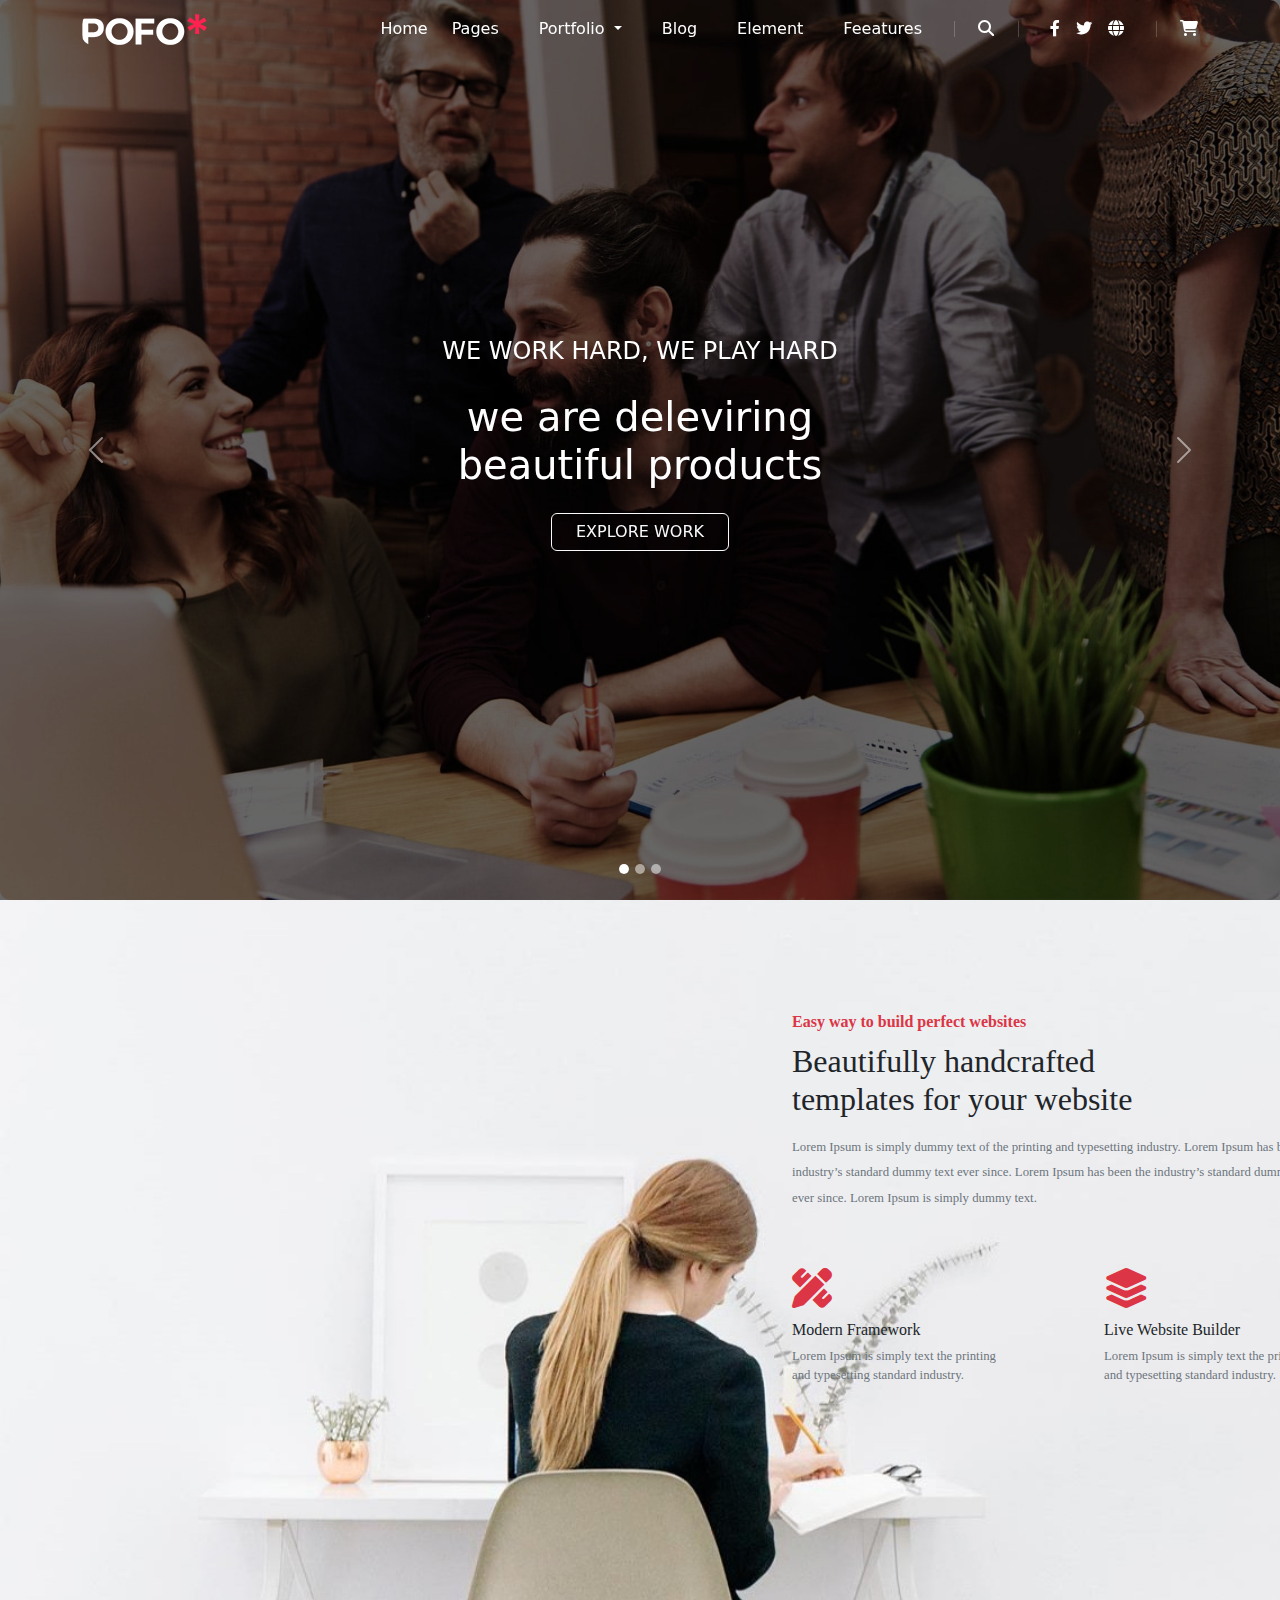
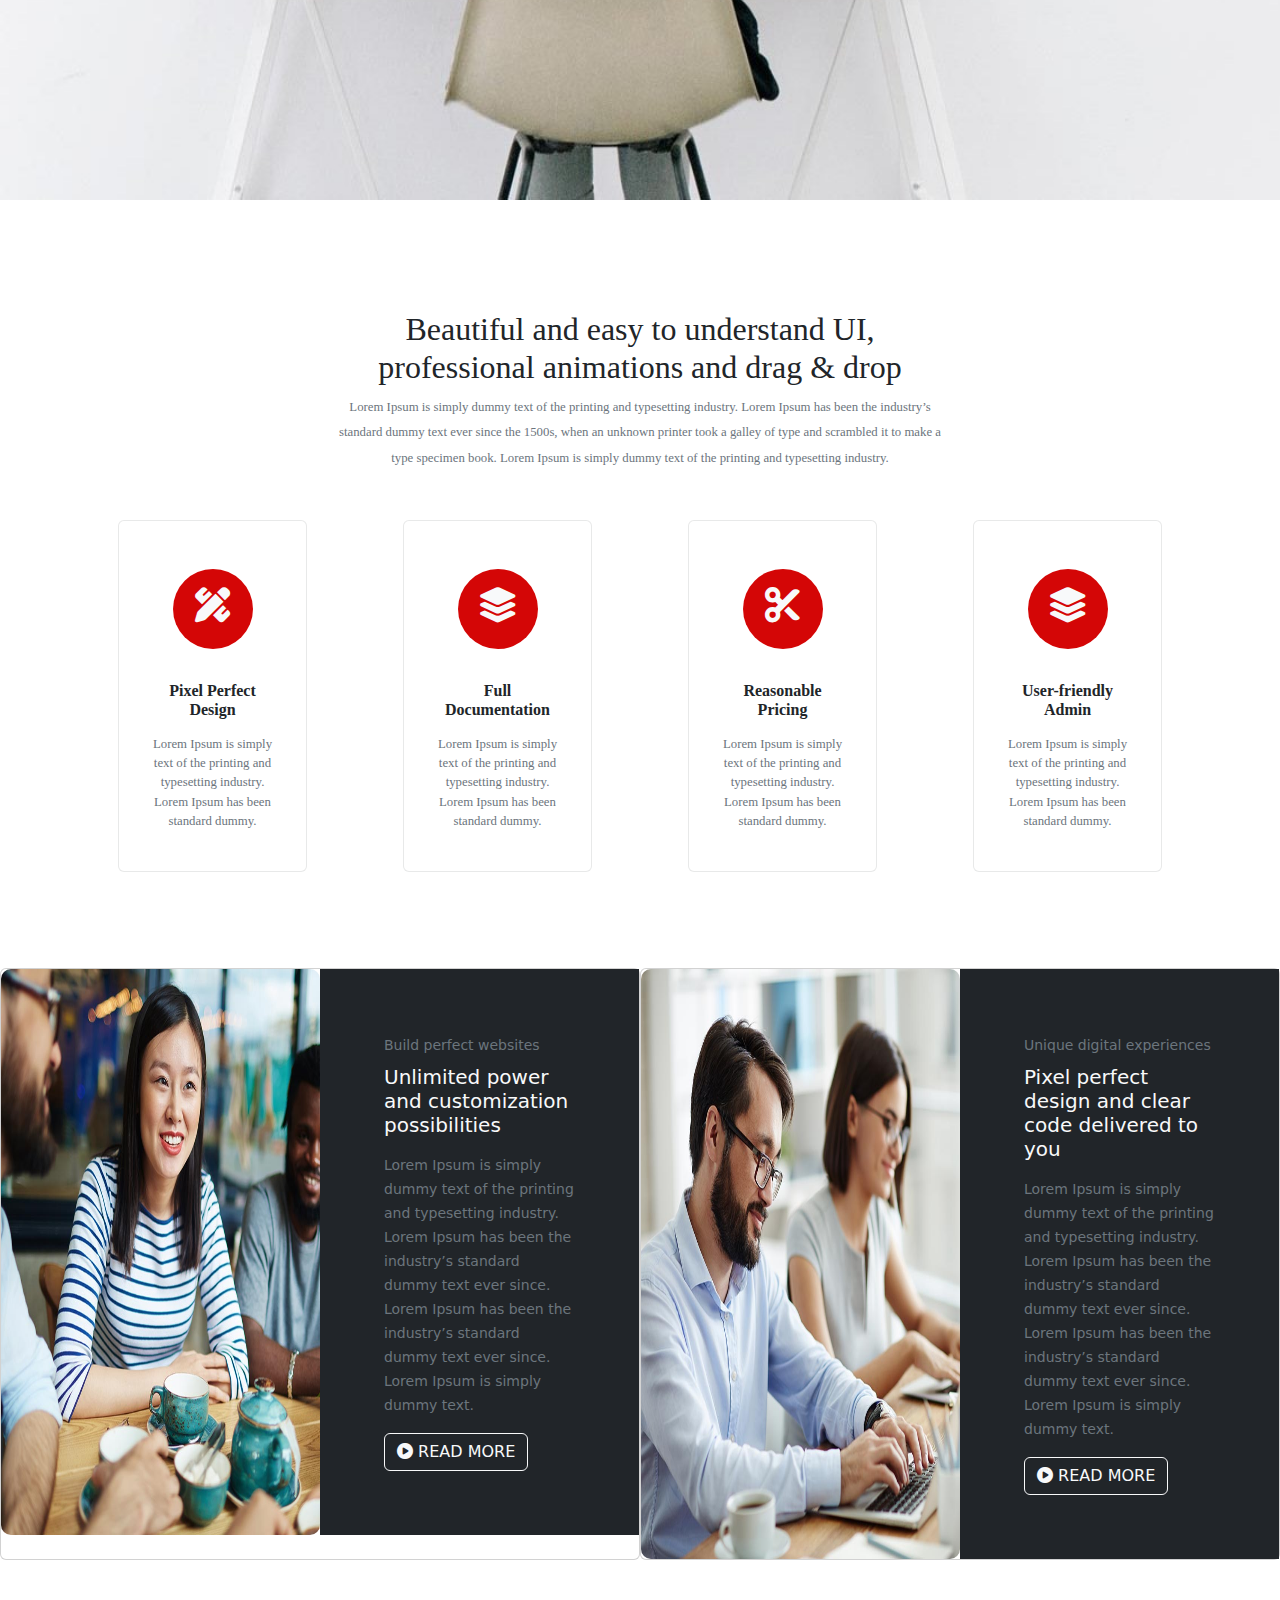
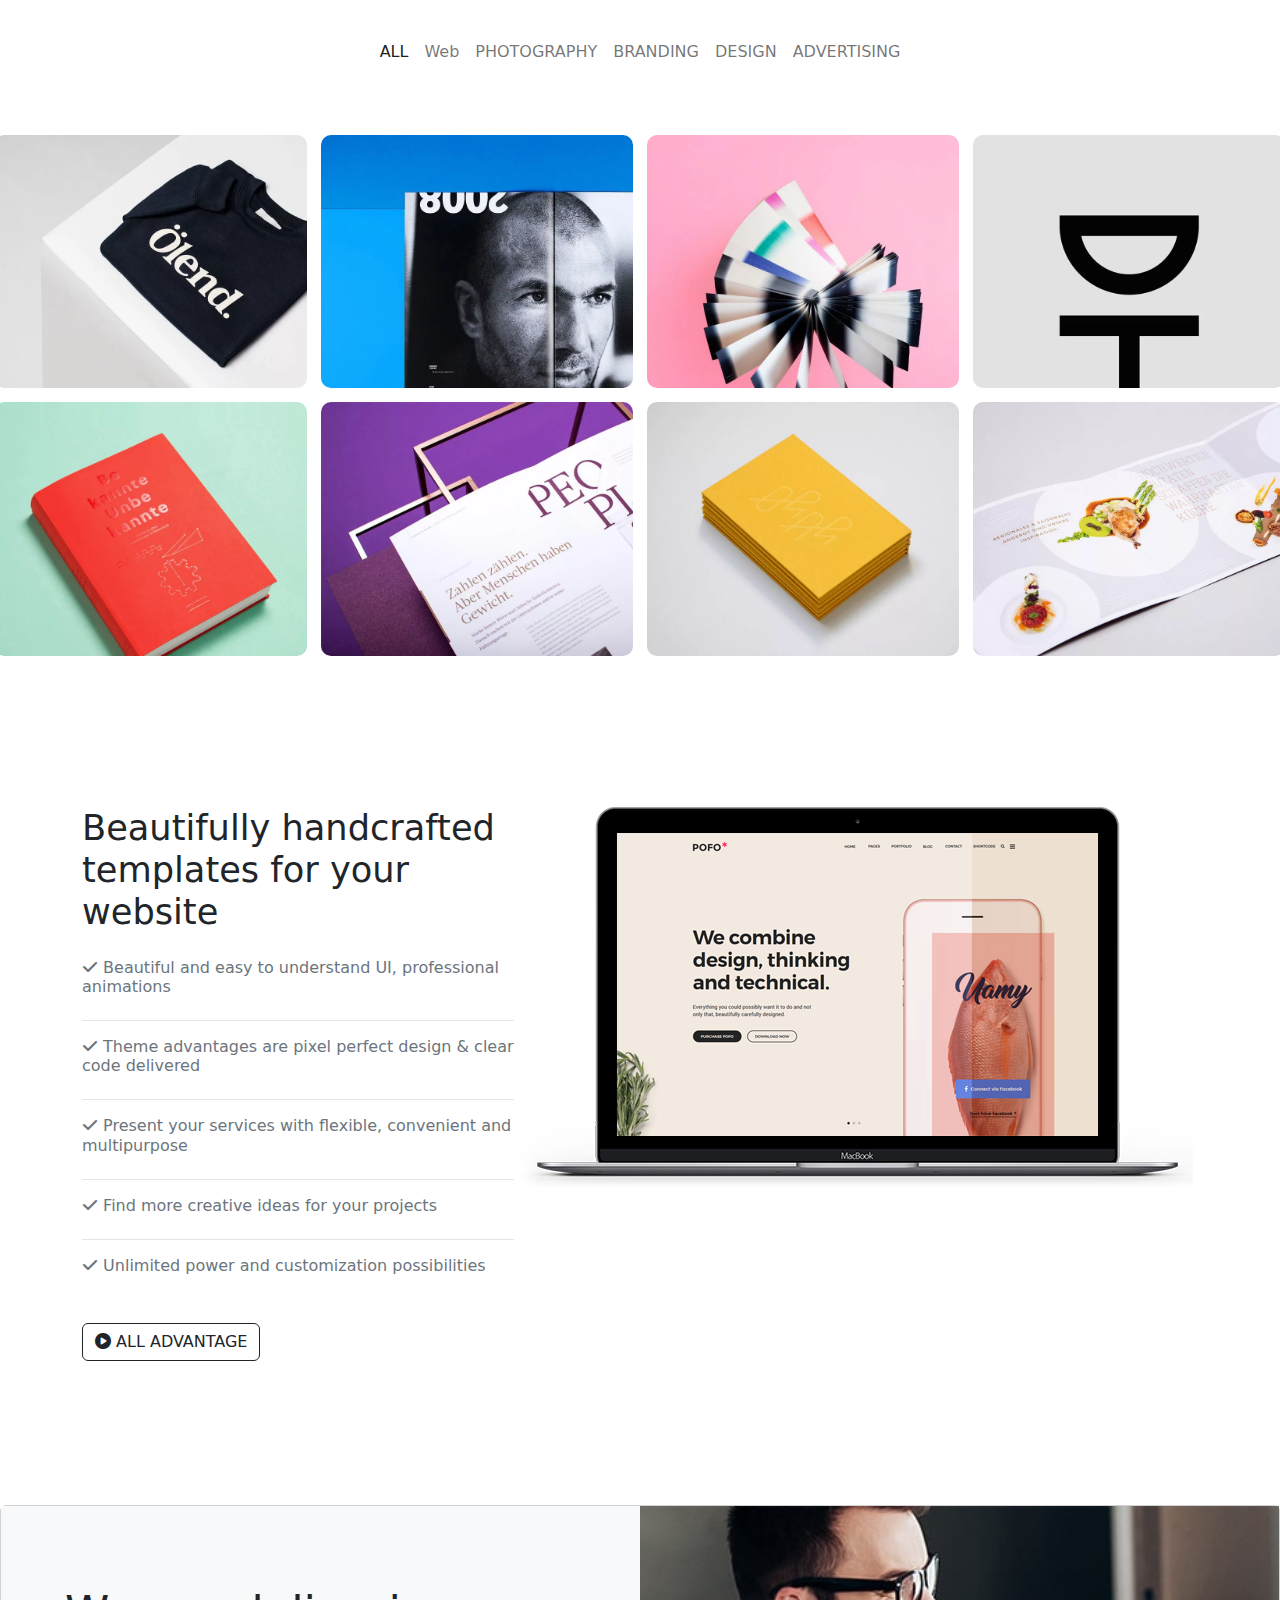
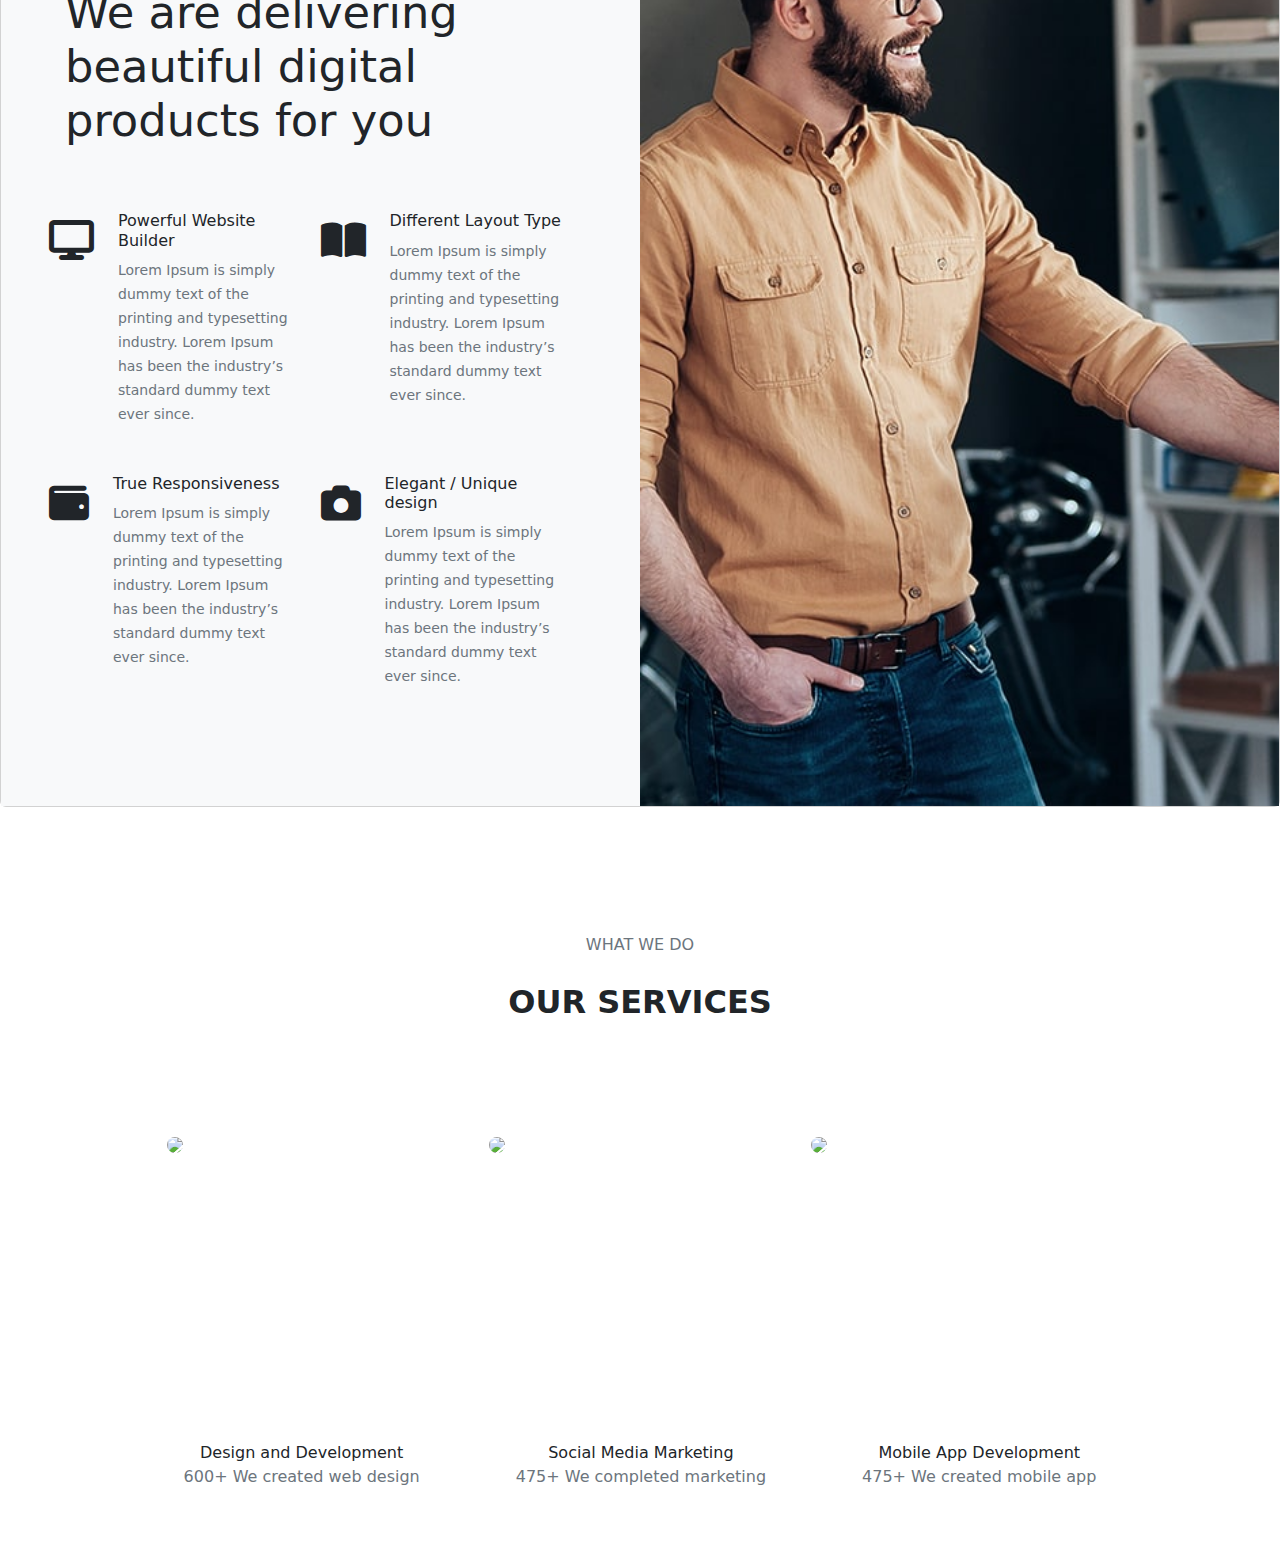
==== index.html @ 8cf42361 "task" ====
<!DOCTYPE html>
<html lang="en">

<head>
    <meta charset="UTF-8">
    <meta http-equiv="X-UA-Compatible" content="IE=edge">
    <meta name="viewport" content="width=device-width, initial-scale=1.0">
    <title>Corporate</title>
    <link rel="stylesheet" href="css/bootstrap.min.css">
    <link rel="stylesheet" href="css/fontAwesome.css">
    <link rel="stylesheet" href="css/style.css">
</head>

<body>
    <header>
        <nav class="navbar navbar-expand-lg fixed-top ">
            <div class="container">
                <a class="navbar-brand" href="#"> <img src="images/logo-white.png.webp" alt=""></a>
                <button class="navbar-toggler" type="button" data-bs-toggle="collapse"
                    data-bs-target="#navbarSupportedContent" aria-controls="navbarSupportedContent"
                    aria-expanded="false" aria-label="Toggle navigation">
                    <span class="navbar-toggler-icon"></span>
                </button>
                <div class="collapse navbar-collapse" id="navbarSupportedContent">
                    <ul class="navbar-nav ms-auto mb-2 mb-lg-0">
                        <li class="nav-item me-2">
                            <a class="nav-link active" aria-current="page" href="#">Home</a>
                        </li>
                        <li class="nav-item">
                            <a class="nav-link" href="#">Pages</a>
                        </li>
                        <li class="nav-item dropdown">
                            <a class="nav-link dropdown-toggle" href="#" role="button" data-bs-toggle="dropdown"
                                aria-expanded="false">
                                Portfolio
                            </a>
                            <ul class="dropdown-menu">
                                <li><a class="dropdown-item" href="#">Action</a></li>
                                <li><a class="dropdown-item" href="#">Another action</a></li>
                                <li>
                                    <hr class="dropdown-divider">
                                </li>
                                <li><a class="dropdown-item" href="#">Something else here</a></li>
                            </ul>
                        </li>
                        <li class="nav-item">
                            <a class="nav-link disabled" href="#">Blog</a>
                        </li>
                        <li class="nav-item">
                            <a class="nav-link disabled" href="#">Element</a>
                        </li>
                        <li class="nav-item">
                            <a class="nav-link disabled" href="#">Feeatures</a>
                        </li>

                    </ul>
                    <div class="v-sep">
                        <a href="#" class="nav-link"> <i class="fa-solid fa-magnifying-glass"></i></a>
                    </div>
                    <div class="v-sep">
                        <nav class="nav">
                            <a href="#" class="nav-link px-2"><i class="fa-brands fa-facebook-f"></i></i></a>
                            <a href="#" class="nav-link px-2"><i class="fa-brands fa-twitter"></i></a>
                            <a href="#" class="nav-link px-2"><i class="fa-solid fa-globe"></i></a>
                        </nav>
                    </div>
                    <div class="v-sep">
                        <a href="#" class="nav-link"><i class="fa-solid fa-cart-shopping"></i></a>
                    </div>
                </div>
            </div>
        </nav>

    </header>
    <section id="hero">
        <div id="carouselExampleCaptions" class="carousel slide" data-bs-interval="2000" data-bs-ride="carousel">
            <div class="carousel-indicators">
                <button type="button" data-bs-target="#carouselExampleCaptions" data-bs-slide-to="0" class="active"
                    aria-current="true" aria-label="Slide 1"></button>
                <button type="button" data-bs-target="#carouselExampleCaptions" data-bs-slide-to="1"
                    aria-label="Slide 2"></button>
                <button type="button" data-bs-target="#carouselExampleCaptions" data-bs-slide-to="2"
                    aria-label="Slide 3"></button>
            </div>
            <div class="carousel-inner">
                <div class="carousel-item active">
                    <img src="images/homepage-option17-slider-01.jpg" class="d-block w-100" alt="...">
                    <div class="carousel-caption d-none d-md-flex">
                        <p class="text-uppercase fs-4 mb-4">we work hard, we play hard</p>
                        <h5 class="h1 mb-4">we are deleviring<br>beautiful products</h5>
                        <p><a href="#" class="btn btn-outline-light px-4 text-uppercase"> Explore work</a></p>
                    </div>
                </div>
                <div class="carousel-item">
                    <img src="images/homepage-3-slider-img-1.jpg" class="d-block w-100" alt="...">
                    <div class="carousel-caption d-none d-md-flex">
                        <p class="text-uppercase fs-4 mb-4">we work hard, we play hard</p>
                        <h5 class="h1 mb-4">we are deleviring<br>beautiful products</h5>
                        <p><a href="#" class="btn btn-outline-light px-4 text-uppercase"> Explore work</a></p>
                    </div>
                </div>
                <div class="carousel-item">
                    <img src="images/homepage-3-slider-img-3-new.jpg" class="d-block w-100" alt="...">
                    <div class="carousel-caption d-none d-md-flex">
                        <p class="text-uppercase fs-4 mb-4">we work hard, we play hard</p>
                        <h5 class="h1 mb-4">we are deleviring<br>beautiful products</h5>
                        <p><a href="#" class="btn btn-outline-light px-4 text-uppercase"> Explore work</a></p>
                    </div>
                </div>
            </div>
            <button class="carousel-control-prev" type="button" data-bs-target="#carouselExampleCaptions"
                data-bs-slide="prev">
                <span class="carousel-control-prev-icon" aria-hidden="true"></span>
                <span class="visually-hidden">Previous</span>
            </button>
            <button class="carousel-control-next" type="button" data-bs-target="#carouselExampleCaptions"
                data-bs-slide="next">
                <span class="carousel-control-next-icon" aria-hidden="true"></span>
                <span class="visually-hidden">Next</span>
            </button>
        </div>
    </section>
    <section id="narrow" class="text-center text-sm-start w-100 d-block" style="font-family: 'Montserrat'">
        <div id="easyy" class="container">
            <div id="eas" class="">
                <p class="text-danger fs-6 mb-2 fw-semibold">Easy way to build perfect websites
                </p>
            </div>
            <div class="d-flex text-wrap mb-4" style="font-size: 0.8rem;; width: 34rem; line-height:1.6rem; ;">
                <div class="mb-6">
                    <h1 class="mb-3" style="font-size: 2rem ;">Beautifully handcrafted<br>templates for your website
                    </h1>
                    <p class="text-muted mb-4">Lorem Ipsum is simply dummy text of the printing and typesetting
                        industry. Lorem Ipsum has been
                        the industry’s standard dummy text ever since. Lorem Ipsum has been the industry’s standard
                        dummy text ever since. Lorem Ipsum is simply dummy text.</p>

                </div>

            </div>
            <div class="row" style="width: 39rem;">
                <div class="col">
                    <div class="text-danger" style="font-size: 2.5rem;">
                        <i class="fa-solid fa-pen-ruler"></i>
                    </div>

                    <h6>Modern Framework</h6>
                    <p class="d-flex text-wrap text-muted mb-4" style="width: 14rem; font-size: 0.8rem ;">Lorem Ipsum is
                        simply text the
                        printing and
                        typesetting standard industry.</p>

                </div>
                <div class="col">
                    <div class="text-danger" style="font-size: 2.5rem;">
                        <i class="fa-solid fa-layer-group"></i>
                    </div>
                    <h6>Live Website Builder</h6>
                    <p class="d-flex text-wrap text-muted mb-4" style="width: 14rem; font-size: 0.8rem ;">Lorem Ipsum is
                        simply text the
                        printing and typesetting standard industry.</p>


                </div>



                <!--<img class="img-fluid mx-auto d-block" src="images/homepage-option17-banner-bg.jpg"
                    class="img-responsive">-->
            </div>
        </div>
    </section>
    <section id="secsection" class="container" style="font-family: 'Montserrat'; margin-bottom: 6rem;">
        <div id="beauty" class="container text-center mb-5"
            style="font-size: 0.8rem; width: 60rem; line-height:1.6rem;">
            <h2 class="">Beautiful and easy to understand UI,<br> professional animations and drag & drop</h2>
            <p class="text-muted mb-4">Lorem Ipsum is simply dummy text of the printing and typesetting industry. Lorem
                Ipsum has been the
                industry’s<br>standard dummy text ever since the 1500s, when an unknown printer took a galley of type
                and
                scrambled it to make a<br>type specimen book. Lorem Ipsum is simply dummy text of the printing and
                typesetting industry.</p>

        </div>
        <div id="boxx" class="row">
            <div class="col card text-center mx-5 border border-dark border-opacity-10" style="width: 18rem;">
                <div id="cardred" class="mt-5 mb-3">
                    <div id="iconcard" class="text-light" style="font-size: 2.2rem;">
                        <i class="fa-solid fa-pen-ruler"></i>
                    </div>
                </div>
                <div class="card-body">
                    <h5 class="card-title fs-6 mb-3 fw-bold">Pixel Perfect Design</h5>
                    <p class="text-muted mb-4" style="font-size: 0.8rem;">Lorem Ipsum is simply text of the printing and
                        typesetting industry. Lorem
                        Ipsum has been standard dummy.</p>

                </div>
            </div>
            <div class="col card text-center mx-5 border border-dark border-opacity-10" style="width: 18rem;">
                <div id="cardred" class="mt-5 mb-3">
                    <div id="iconcard" class="text-light" style="font-size: 2.2rem;">
                        <i class="fa-solid fa-layer-group"></i>
                    </div>
                </div>
                <div class="card-body">
                    <h5 class="card-title fs-6 mb-3 fw-bold">Full Documentation</h5>
                    <p class="text-muted mb-4" style="font-size: 0.8rem;">Lorem Ipsum is simply text of the printing and
                        typesetting industry. Lorem
                        Ipsum has been standard dummy.</p>

                </div>
            </div>
            <div class="col card text-center mx-5 border border-dark border-opacity-10" style="width: 18rem;">
                <div id="cardred" class="mt-5 mb-3">
                    <div id="iconcard" class="text-light" style="font-size: 2.2rem;">
                        <i class="fa-solid fa-scissors"></i>
                    </div>
                </div>
                <div class="card-body">
                    <h5 class="card-title fs-6 mb-3 fw-bold">Reasonable Pricing</h5>
                    <p class="text-muted mb-4" style="font-size: 0.8rem;">Lorem Ipsum is simply text of the printing and
                        typesetting industry. Lorem
                        Ipsum has been standard dummy.</p>

                </div>
            </div>
            <div id="fadeIn" class="col card text-center mx-5 border border-dark border-opacity-10"
                style="width: 18rem;">
                <div id="cardred" class="mt-5 mb-3">
                    <div id="iconcard" class="text-light" style="font-size: 2.2rem;">
                        <i class="fa-solid fa-layer-group"></i>
                    </div>
                </div>
                <div class="card-body">
                    <h5 class="card-title fs-6 mb-3 fw-bold">User-friendly Admin</h5>
                    <p class="text-muted mb-4" style="font-size: 0.8rem;">Lorem Ipsum is simply text of the printing and
                        typesetting industry. Lorem
                        Ipsum has been standard dummy.</p>

                </div>
            </div>




        </div>

    </section>
    <section id="thrsection" class="mb-5">
        <div class="d-flex">
            <div class="card mb-3">
                <div class="row g-0" style="padding-left:0 ;">
                    <div class="col-md-7 d-block" style="width: 50%;">
                        <img src="images/homepage-option17-image-01.jpg" class="img-fluid" alt="..."
                            style="height:100%;">
                    </div>
                    <div class="col-md-3 bg-dark text-light px-5" style="width: 50%;">
                        <div class="card-body">
                            <p class="card-text mt-5 mb-2"><small class="text-muted">Build perfect websites</small></p>
                            <h5 class="card-title mb-3">Unlimited power and customization possibilities</h5>
                            <p class="card-text"><small class="text-muted">Lorem Ipsum is simply dummy text of the
                                    printing and typesetting
                                    industry. Lorem Ipsum has been the industry’s standard dummy text ever since. Lorem
                                    Ipsum has been the industry’s standard dummy text ever since. Lorem Ipsum is simply
                                    dummy text.</small></p>
                            <p class="mb-5"><a href="#" class="btn btn-outline-light text-uppercase"><i
                                        class="fa-solid fa-circle-play"></i> read more</a> </p>
                        </div>
                    </div>
                </div>
            </div>
            <div class="card mb-3">
                <div class="row g-0">
                    <div class="col-md-7" style="width: 50%;">
                        <img src="images/homepage-option17-image-02.jpg" class="img-fluid d-block w-100" alt="..."
                            style="height:100%;">
                    </div>
                    <div class="col-md-3 bg-dark text-light px-5" style="width: 50%;">
                        <div class="card-body">
                            <p class="card-text mt-5 mb-2"><small class="text-muted">Unique digital experiences</small>
                            </p>
                            <h5 class="card-title mb-3">Pixel perfect design and clear code delivered to you</h5>
                            <p class="card-text"><small class="text-muted">Lorem Ipsum is simply dummy text of the
                                    printing and typesetting
                                    industry. Lorem Ipsum has been the industry’s standard dummy text ever since. Lorem
                                    Ipsum has been the industry’s standard dummy text ever since. Lorem Ipsum is simply
                                    dummy text.</small></p>
                            <p class="mb-5"><a href="#" class="btn btn-outline-light text-uppercase"><i
                                        class="fa-solid fa-circle-play"></i> read more</a> </p>
                        </div>
                    </div>
                </div>
            </div>

        </div>

    </section>
    <section>
        <div class=" ">
            <nav class="navbar navbar-expand-lg  mb-5">
                <div class="container-fluid justify-content-center">

                    <div class="collapse navbar-collapse justify-content-center" id="navbarNavAltMarkup">
                        <div class="navbar-nav">
                            <a class="nav-link active" aria-current="page" href="#">ALL</a>
                            <a id="weba" class="nav-link " href="">Web</a>
                            <a class="nav-link" href="#">PHOTOGRAPHY</a>
                            <a class="nav-link" href="#">BRANDING</a>
                            <a class="nav-link" href="#">DESIGN</a>
                            <a class="nav-link" href="#">ADVERTISING</a>
                        </div>
                    </div>
                </div>
            </nav>
            <div id="packages" class="row pkg-list">
                <div id="oneone" class="col pkg-item">
                    <img src="images/lazy/portfolio-item19.jpg.webp" alt="">
                    <div class="pkg-details">
                        <h6>TEABAG COLLECTION</h6>
                        <p>WEB AND PHOTOGRAPHY</p>
                    </div>
                </div>
                <div id="twotwo" class="col pkg-item">
                    <img src="images/lazy/portfolio-item23-1.jpg.webp" alt="">
                    <div class="pkg-details">
                        <h6>TEABAG COLLECTION</h6>
                        <p>WEB AND PHOTOGRAPHY</p>
                    </div>
                </div>
                <div id="threee" class="col pkg-item">
                    <img src="images/lazy/portfolio-item24.jpg.webp" alt="">
                    <div class="pkg-details">
                        <h6>TEABAG COLLECTION</h6>
                        <p>WEB AND PHOTOGRAPHY</p>
                    </div>
                </div>
                <div id="fourrr" class="col pkg-item">
                    <img src="images/lazy/portfolio-item25.jpg.webp" alt="">
                    <div class="pkg-details">
                        <h6>TEABAG COLLECTION</h6>
                        <p>WEB AND PHOTOGRAPHY</p>
                    </div>
                </div>
                <div id="fiveee" class="col pkg-item">
                    <img src="images/lazy/portfolio-item26.jpg.webp" alt="">
                    <div class="pkg-details">
                        <h6>TEABAG COLLECTION</h6>
                        <p>WEB AND PHOTOGRAPHY</p>
                    </div>
                </div>
                <div id="sixxx" class="col pkg-item">
                    <img src="images/lazy/portfolio-item77.jpg.webp" alt="">
                    <div class="pkg-details">
                        <h6>TEABAG COLLECTION</h6>
                        <p>WEB AND PHOTOGRAPHY</p>
                    </div>
                </div>
                <div id="sevennn" class="col pkg-item">
                    <img src="images/lazy/portfolio-item78.jpg.webp" alt="">
                    <div class="pkg-details">
                        <h6>TEABAG COLLECTION</h6>
                        <p>WEB AND PHOTOGRAPHY</p>
                    </div>
                </div>
                <div id="eighttt" class="col pkg-item">
                    <img src="images/lazy/portfolio-item80.jpg.webp" alt="">
                    <div class="pkg-details">
                        <h6>TEABAG COLLECTION</h6>
                        <p>WEB AND PHOTOGRAPHY</p>
                    </div>
                </div>
            </div>





        </div>

    </section>
    <section id="labtop" class="container d-flex justify-content-center ">
        <div class="">
            <h1 class="mb-4" style="font-size: 2.2rem ;">Beautifully handcrafted<br>templates for your website
            </h1>
            <h6 class="text-muted mb-4 "><i class="fa-solid fa-check"></i> Beautiful and easy to understand UI,
                professional
                animations </h6>
            <h6 class="text-muted mb-3 sline"></h6>
            <h6 class="text-muted mb-4 "><i class="fa-solid fa-check"></i> Theme advantages are pixel perfect design &
                clear code delivered </h6>
            <h6 class="text-muted mb-3 sline"></h6>
            <h6 class="text-muted mb-4 "><i class="fa-solid fa-check"></i> Present your services with flexible,
                convenient and multipurpose </h6>
            <h6 class="text-muted mb-3 sline"></h6>
            <h6 class="text-muted mb-4 "><i class="fa-solid fa-check"></i> Find more creative ideas for your projects
            </h6>
            <h6 class="text-muted mb-3 sline"></h6>
            <h6 class="text-muted mb-5 "><i class="fa-solid fa-check"></i> Unlimited power and customization
                possibilities </h6>

            <p class="mb-5"><a href="#" class="btn btn-outline-dark text-uppercase"><i
                        class="fa-solid fa-circle-play"></i> All Advantage</a> </p>


        </div>
        <div>
            <img src="images/explore-work-02.png.webp" alt="">

        </div>
    </section>
    <section>
        <div class="card ]">
            <div class="row g-0" style="padding-left:0 ;">
                <div class="col-md-3 bg-light text-light px-5" style="width: 50%;">
                    <div class="card-body">
                        <h5 class="card-titlel mb-5 text-dark" style="padding-top: 4rem;">We are delivering<br>beautiful
                            digital<br>products
                            for you</h5>
                    </div>
                    <div class="d-flex mb-5">
                        <div class="d-flex" style="width: 50%;">
                            <div class="d-flex">
                                <p class="text-dark" style="width: 30%; font-size: 2.5rem;"><i
                                        class="fa-solid fa-display"></i></p>
                                <div class="mx-4">
                                    <h6 class="text-dark">Powerful Website Builder</h6>
                                    <p class="card-text" style="width: 100%;"><small class="text-muted">Lorem Ipsum is
                                            simply
                                            dummy text of the printing and typesetting industry. Lorem Ipsum has been
                                            the
                                            industry’s standard dummy text ever since.</small></p>

                                </div>
                            </div>
                        </div>
                        <div class="d-flex" style="width: 50%;">
                            <div class="d-flex">
                                <p class="text-dark" style="width: 30%; font-size: 2.5rem;">
                                    <i class="fa-solid fa-book-open"></i></p>
                                <div class="mx-4">
                                    <h6 class="text-dark">Different Layout Type</h6>
                                    <p class="card-text" style="width: 100%;"><small class="text-muted">Lorem Ipsum is
                                            simply
                                            dummy text of the printing and typesetting industry. Lorem Ipsum has been
                                            the
                                            industry’s standard dummy text ever since.</small></p>

                                </div>
                            </div>
                        </div>
                    </div>
                    <div class="d-flex">
                        <div class="d-flex" style="width: 50%;">
                            <div class="d-flex">
                                <p class="text-dark" style="width: 30%; font-size: 2.5rem;">
                                    <i class="fa-solid fa-wallet"></i></p>
                                <div class="mx-4">
                                    <h6 class="text-dark">True Responsiveness</h6>
                                    <p class="card-text" style="width: 100%;"><small class="text-muted">Lorem Ipsum is
                                            simply
                                            dummy text of the printing and typesetting industry. Lorem Ipsum has been
                                            the
                                            industry’s standard dummy text ever since.</small></p>

                                </div>
                            </div>
                        </div>
                        <div class="d-flex" style="width: 50%;">
                            <div class="d-flex">
                                <p class="text-dark" style="width: 30%; font-size: 2.5rem;">
                                    <i class="fa-solid fa-camera"></i>
                                       </p>
                                <div class="mx-4">
                                    <h6 class="text-dark">Elegant / Unique design</h6>
                                    <p class="card-text" style="width: 100%;"><small class="text-muted">Lorem Ipsum is
                                            simply
                                            dummy text of the printing and typesetting industry. Lorem Ipsum has been
                                            the
                                            industry’s standard dummy text ever since.</small></p>

                                </div>
                            </div>
                        </div>
                    </div>

                </div>
                <div class="handshake" style="width: 50%;">
                </div>

            </div>
        </div>
    </section>
    <section class="container pb-5 ">
        <div class="text-center "
            style="font-size: 2rem ; font-weight:bolder ;padding-top:8rem ; padding-bottom: 5rem;">
            <h6 class="text-muted mb-4">WHAT WE DO</h6>
            <p>OUR SERVICES</p>
        </div>
        <div class=" d-flex justify-content-center">
            <div class="maincontainer">
                <div class="back">

                    <p class="text-center px-5">Lorem Ipsum is simply dummy text of the printing and typesetting
                        industry.</p>
                </div>
                <div class="front">
                    <div class="image">
                        <img src="https://i.postimg.cc/nhG8H3X6/copywriting.jpg">

                    </div>
                </div>
            </div>
            <div class="maincontainer">
                <div class="back">

                    <p class="text-center px-5">Lorem Ipsum is simply dummy text of the printing and typesetting
                        industry.</p>
                </div>
                <div class="front">
                    <div class="image">
                        <img src="https://i.postimg.cc/ydrv1ZXq/contentmarketing.jpg">

                    </div>
                </div>
            </div>
            <div class="maincontainer">
                <div class="back">

                    <p class="text-center px-5">Lorem Ipsum is simply dummy text of the printing and typesetting
                        industry.</p>
                </div>
                <div class="front">
                    <div class="image">
                        <img src="https://i.postimg.cc/ZqbG0630/webwriting.jpg">

                    </div>
                </div>
            </div>
        </div>
        </div>
        <section>
            <div class=" d-flex justify-content-center">

                <div>
                    <div>

                        <p class="text-center px-5">Design and Development<br> <span class="text-muted mb-4"> 600+ We
                                created web design</span></p>
                    </div>

                </div>
                <div>
                    <div>

                        <p class="text-center px-5">Social Media Marketing<br><span class="text-muted mb-4"> 475+ We
                                completed marketing </span></p>
                    </div>
                </div>
                <div>

                    <p class="text-center px-5 ">Mobile App Development<br><span class="text-muted mb-4"> 475+ We
                            created mobile app</span></p>
                </div>
            </div>
        </section>

    </section>





    <script src="js/bootstrap.bundle.min.js"></script>
</body>

</html>
---- css/style.css ----
header .navbar .nav-link,
header .navbar .nav-link.active {
    color: #fff;
}

header .navbar .nav-item {
    margin-right: 1.5rem;
}

.v-sep {
    position: relative;
    padding: 0 1.5rem;
}

.v-sep::before {
    content: "";
    position: absolute;
    left: 0;
    top: 50%;
    height: 16px;
    margin-top: -8px;
    border-left: 1px solid rgba(255, 255, 255, 0.2);

}

.v-sep:last-child {
    padding-right: 0;
}

#hero,
#hero .carousel-item {
    height: 100vh;
    overflow: hidden;
}

#hero .carousel-item img {
    object-fit: cover;
    height: 100%;
}

#hero .carousel-caption {
    left: 0;
    right: 0;
    top: 0;
    bottom: 0;
    display: flex;
    flex-direction: column;
    align-items: center;
    justify-content: center;
    background-color: rgba(0, 0, 0, 0.6);
}

#hero .carousel-indicators [data-bs-target] {
    width: 10px;
    height: 10px;
    border-radius: 50%;
}

#narrow {
    
    padding-top: 0;
    left: 0;
    right: 0;
    bottom: 0;
    height: 100vh;
    overflow: hidden;
    background-image: url(../images/homepage-option17-banner-bg.jpg);
    background-size: cover;
    position: relative;
    box-sizing: border-box;
    width: 1504px;
    
    
}
#easyy{
    margin-top: 110px;
    margin-left: 780px;
}
#easyy .eas {
    font-size: 16px;
    font-weight: 500;
    line-height: 23px;
}
#secsection{
    margin-bottom: 110px;
}
#beauty{
    margin-top: 110px;
    

}
#cardred {
    height: 80px;
    width: 80px;
    background-color: rgb(212, 6, 6);
    border-radius: 50%;
    margin: auto;
    
  }
  #iconcard {
    padding-top: 0.8rem;
  }
  #thrsection{
    margin-bottom: 110px;
  }
  .pkg-item {
    flex: 1 25%;
    overflow: hidden;
    padding: 7px;
    position: relative;

}
.pkg-item img {
    width: 100%;
    transition: all 1s linear;
}

.pkg-details{
    opacity: 0;
    text-align: center;
    position: absolute;
    bottom: 0;
    left: 0;
    width: 100%;
    background-color: #fff;
    padding: 14px;
    transition: background-color 0.5s ease-in-out;
}
.pkg-details h3 {
    color: #333;
    text-transform: uppercase;
    margin-top: 0;

}
.pkg-details p {
    font-size: 0.8rem;
}
#packages {
    text-align: center;
    
}
.pkg-item:hover .pkg-details {
    opacity: 1;

    background-color: #fff;
    color: rgb(0, 0, 0);

}
.pkg-item:hover .pkg-details h3 {
    opacity: 1;
    color: #000;

}
.pkg-item:hover img {
    transform: scale(170%) rotate(10deg);
    filter: grayscale(1);
}
.weba:hover fourrr {
    display: none;

}
#packages h2 {
    text-transform: uppercase;
    color: black;
    font-size: 4rem;

}
#fourrrs,.ab {
    display: none;
}
/*show .ab*/
.weba:hover ~ .fourrr {
    display: block;
    
}
/*show .abc*/
#s:hover ~ .abc {
    display: block;
}

#s:hover ~ .a,
#f:hover ~ .a{
    display: none;
}
#labtop {
    margin-top: 9rem;
    margin-bottom: 6rem;
}
.sline {
    justify-content: center;
    border-spacing: 5px;
    border-bottom: 1px solid rgba(0, 0, 0, 0.1);
}
.handshake {
    padding-top: 0;
    left: 0;
    right: 0;
    bottom: 0;
    height: 100vh;
    background-image: url(../images/services-classic-07-min.jpg);
    background-size: cover;
    
}
.card-titlel{
    font-size: 2.8rem;
}

.maincontainer
{
    width: 302px;
    height: 299px;
    margin: 10px;
    float: left; /* stack each div horizontally */
}

img
{
   border-radius: 10px;
}

.back h2
{
    position: absolute;
}

.back p
{
    position: absolute;
    top: 50px;
    font-size: 15px;
}

.front h2
{
    position: absolute;
    padding: 10px;
    top: 200px;
    color: #000;
}

/* style the maincontainer class with all child div's of class .front */
.maincontainer > .front
{
    position: absolute;
    transform: perspective(600px) rotateY(0deg);
    
    width: 302px;
    height: 290px;
    
    backface-visibility: hidden; /* cant see the backside elements as theyre turning around */
    transition: transform .5s linear 0s;
}

/* style the maincontainer class with all child div's of class .back */
.maincontainer > .back
{
    position: absolute;
    transform: perspective(600px) rotateY(180deg);
    background: #ef0303;
    color: #fff;
    width: 302px;
    height: 290px;
    border-radius: 10px;
    padding: 5px;
    backface-visibility: hidden; /* cant see the backside elements as theyre turning around */
    transition: transform .5s linear 0s;
}

.maincontainer:hover > .front
{
    transform: perspective(600px) rotateY(-180deg);
}

.maincontainer:hover > .back
{
    transform: perspective(600px) rotateY(0deg);
}
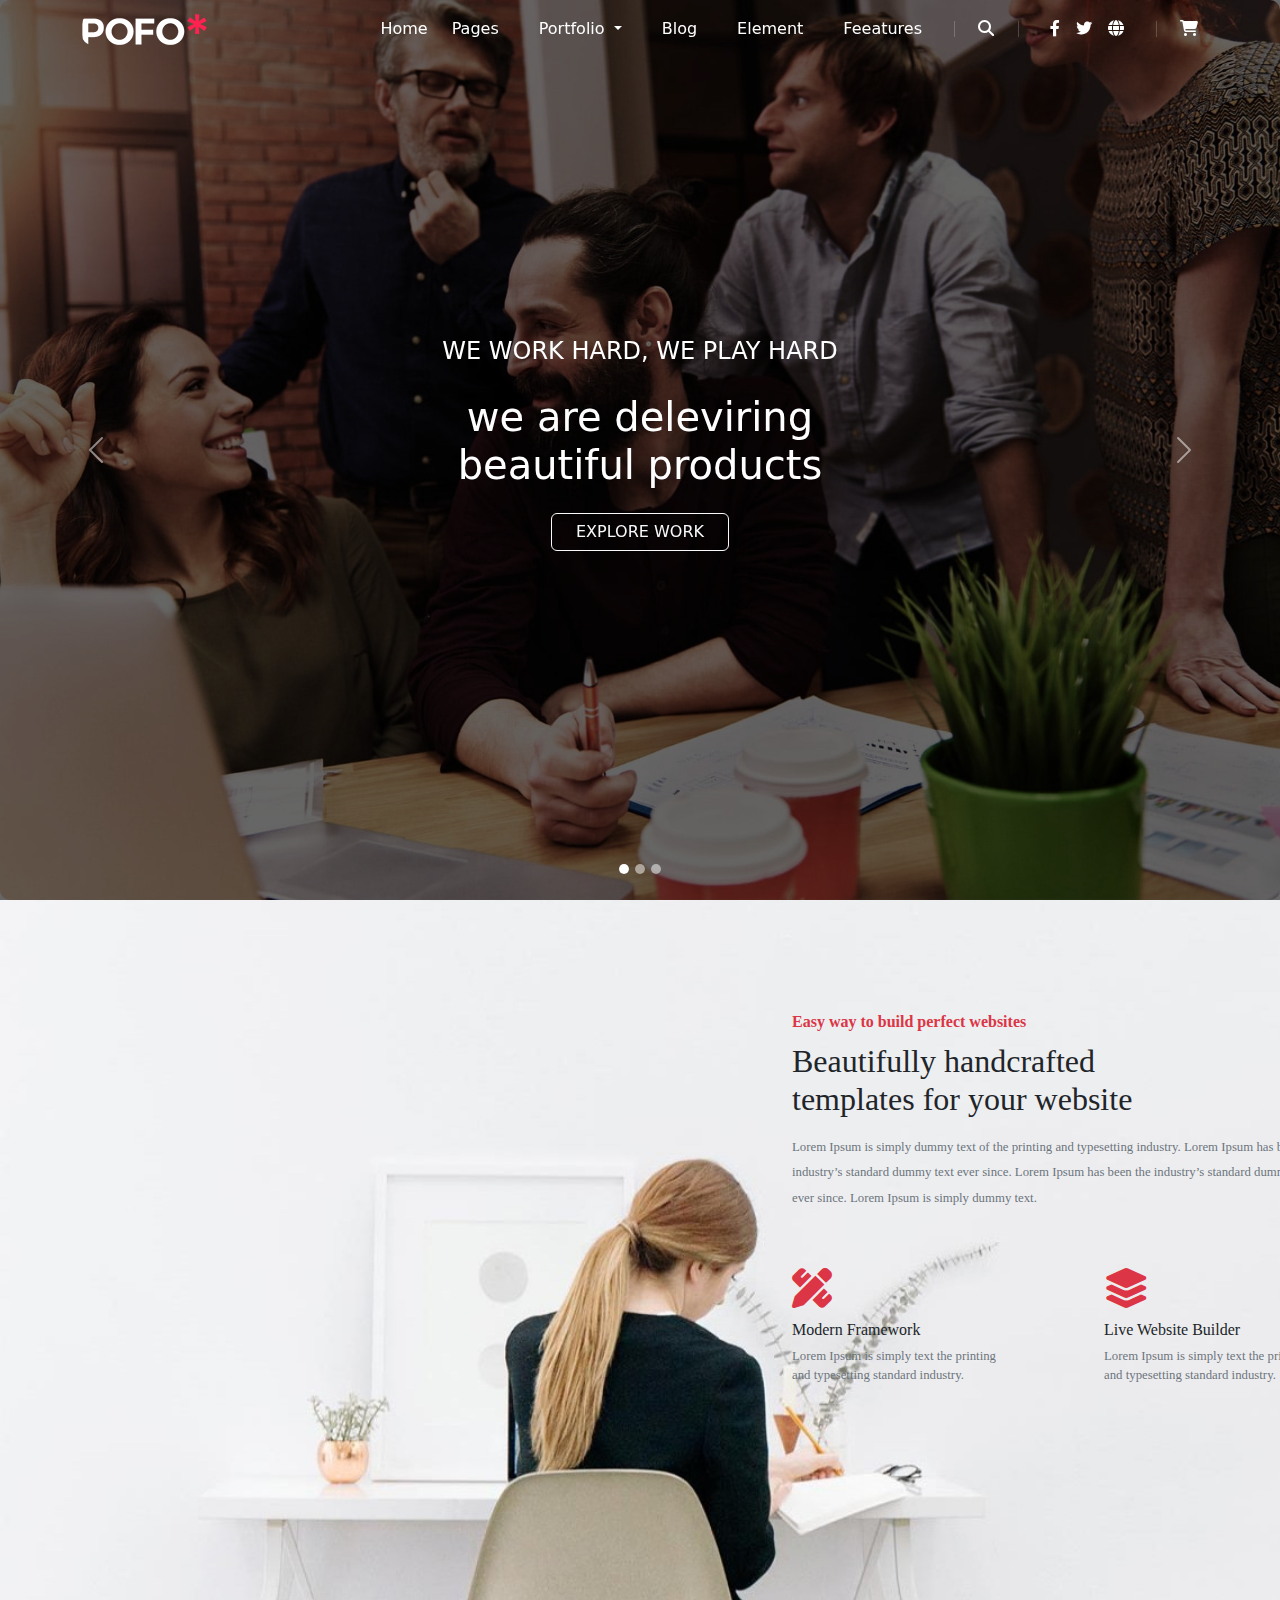
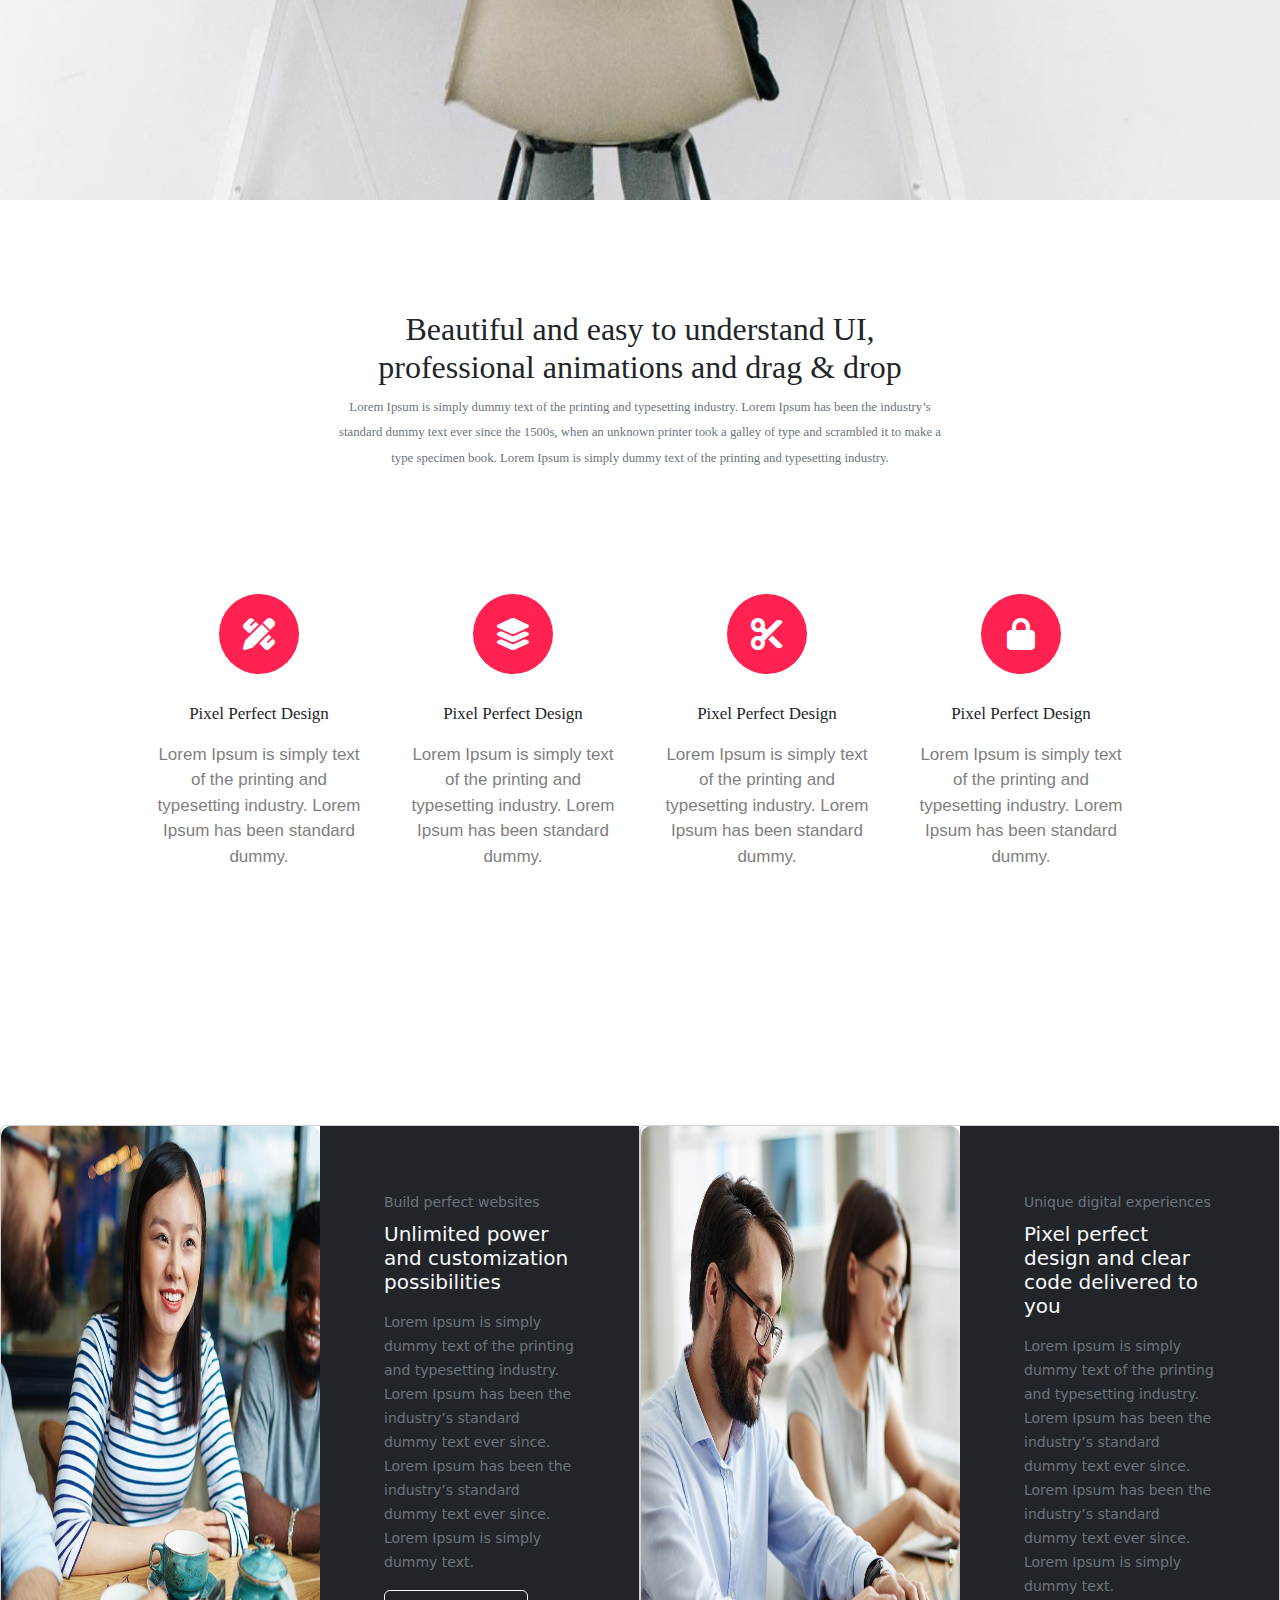
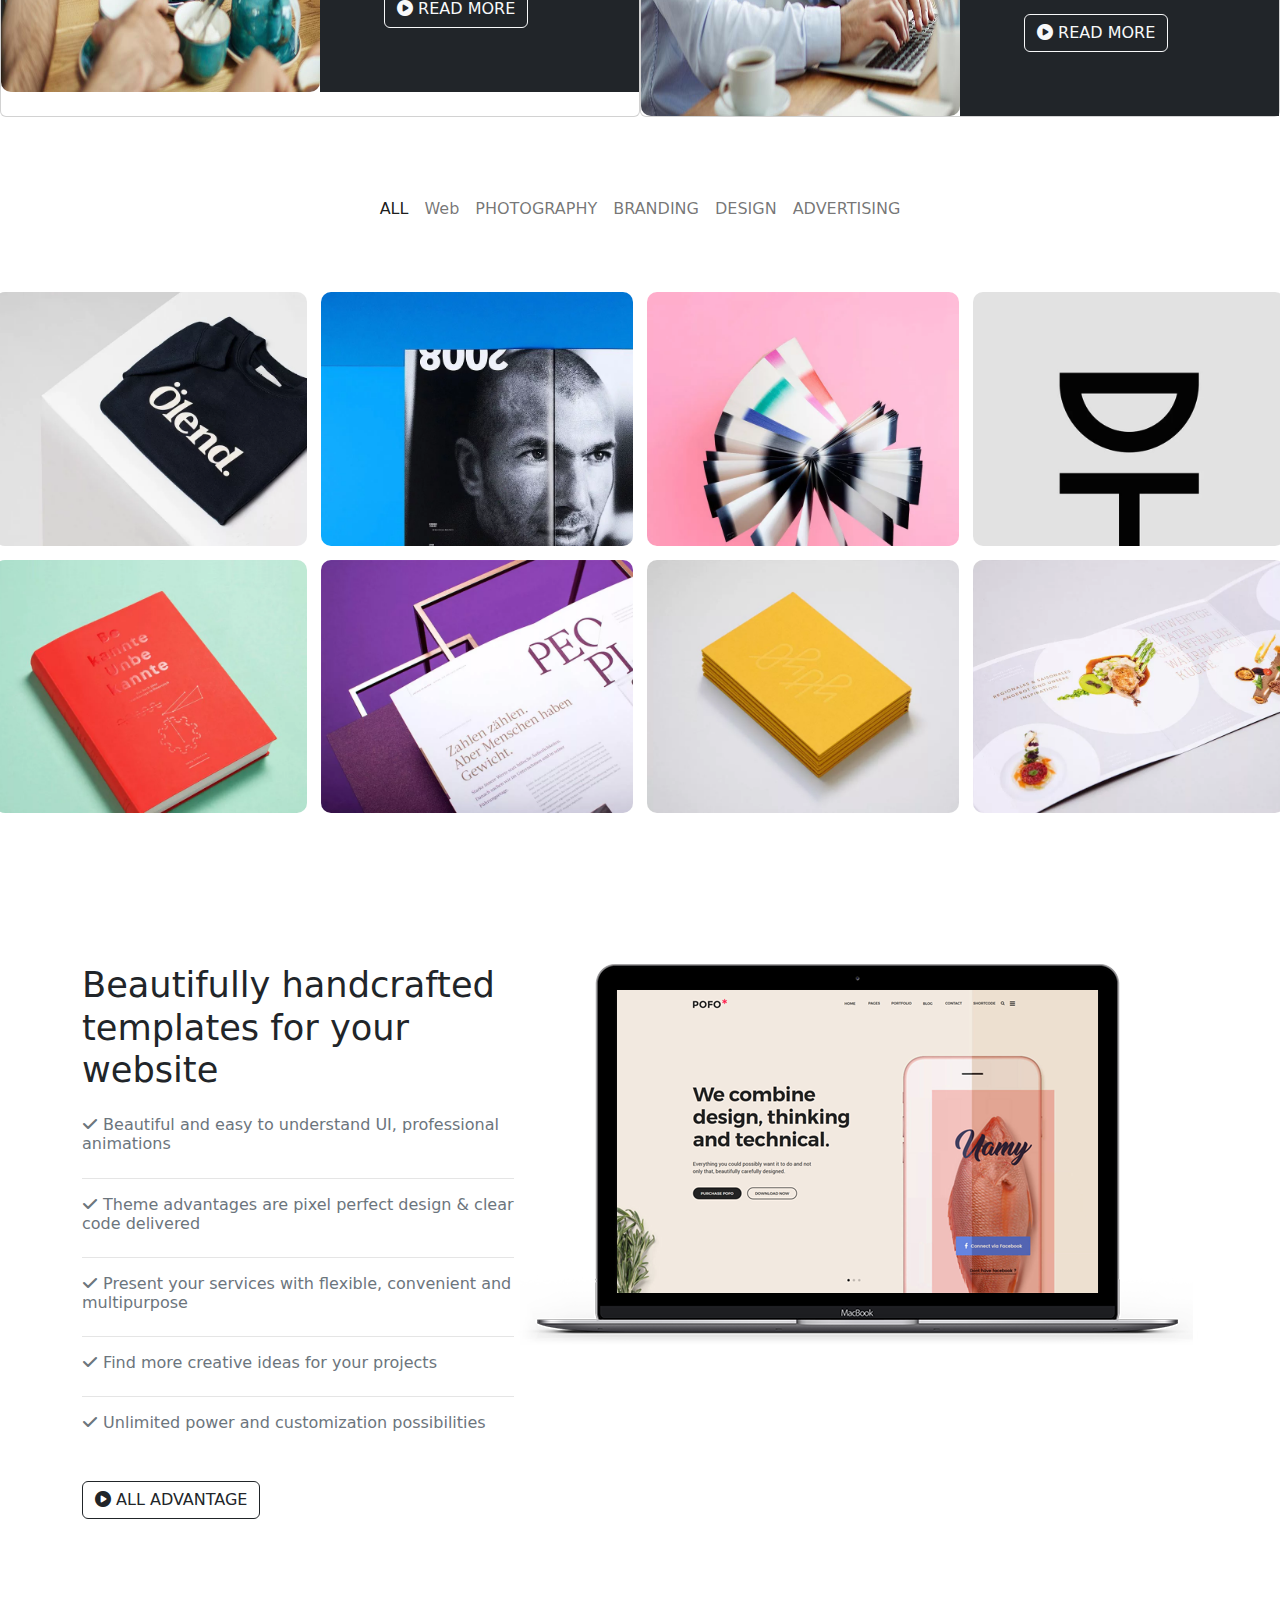
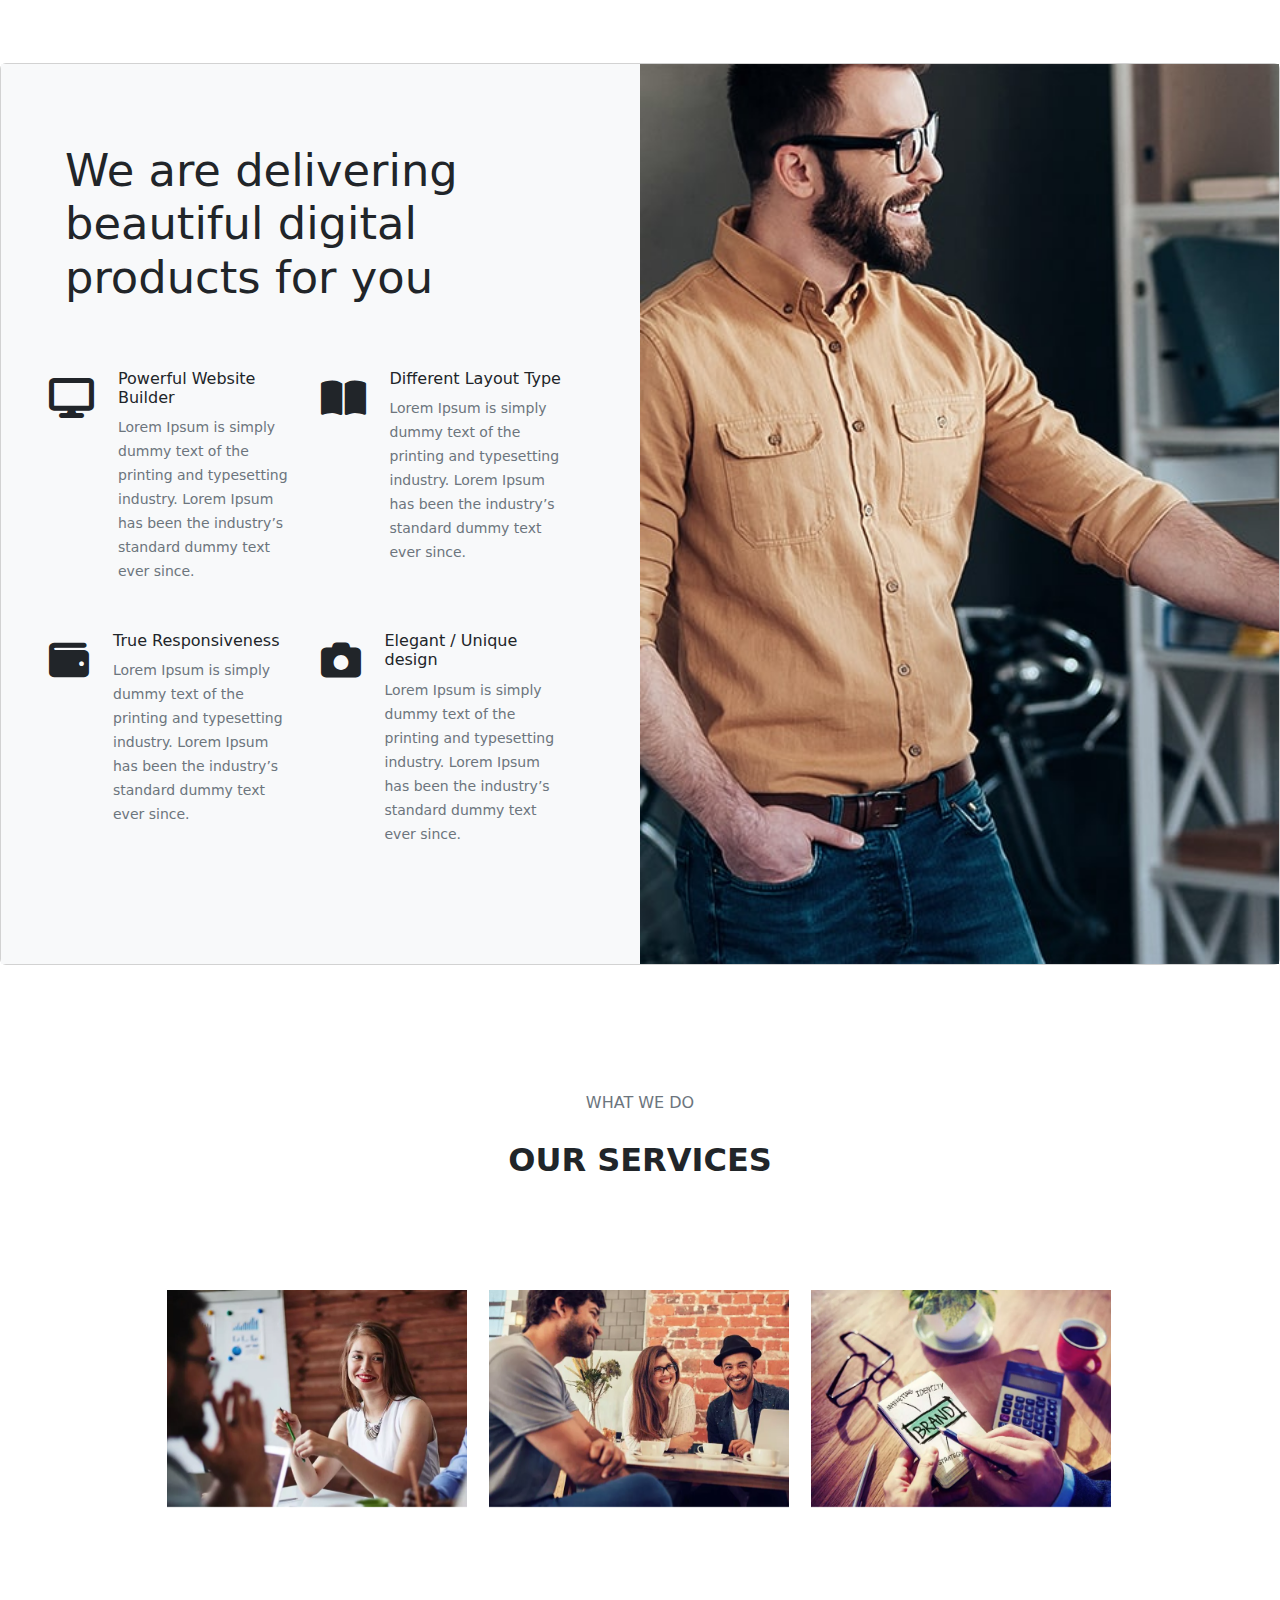
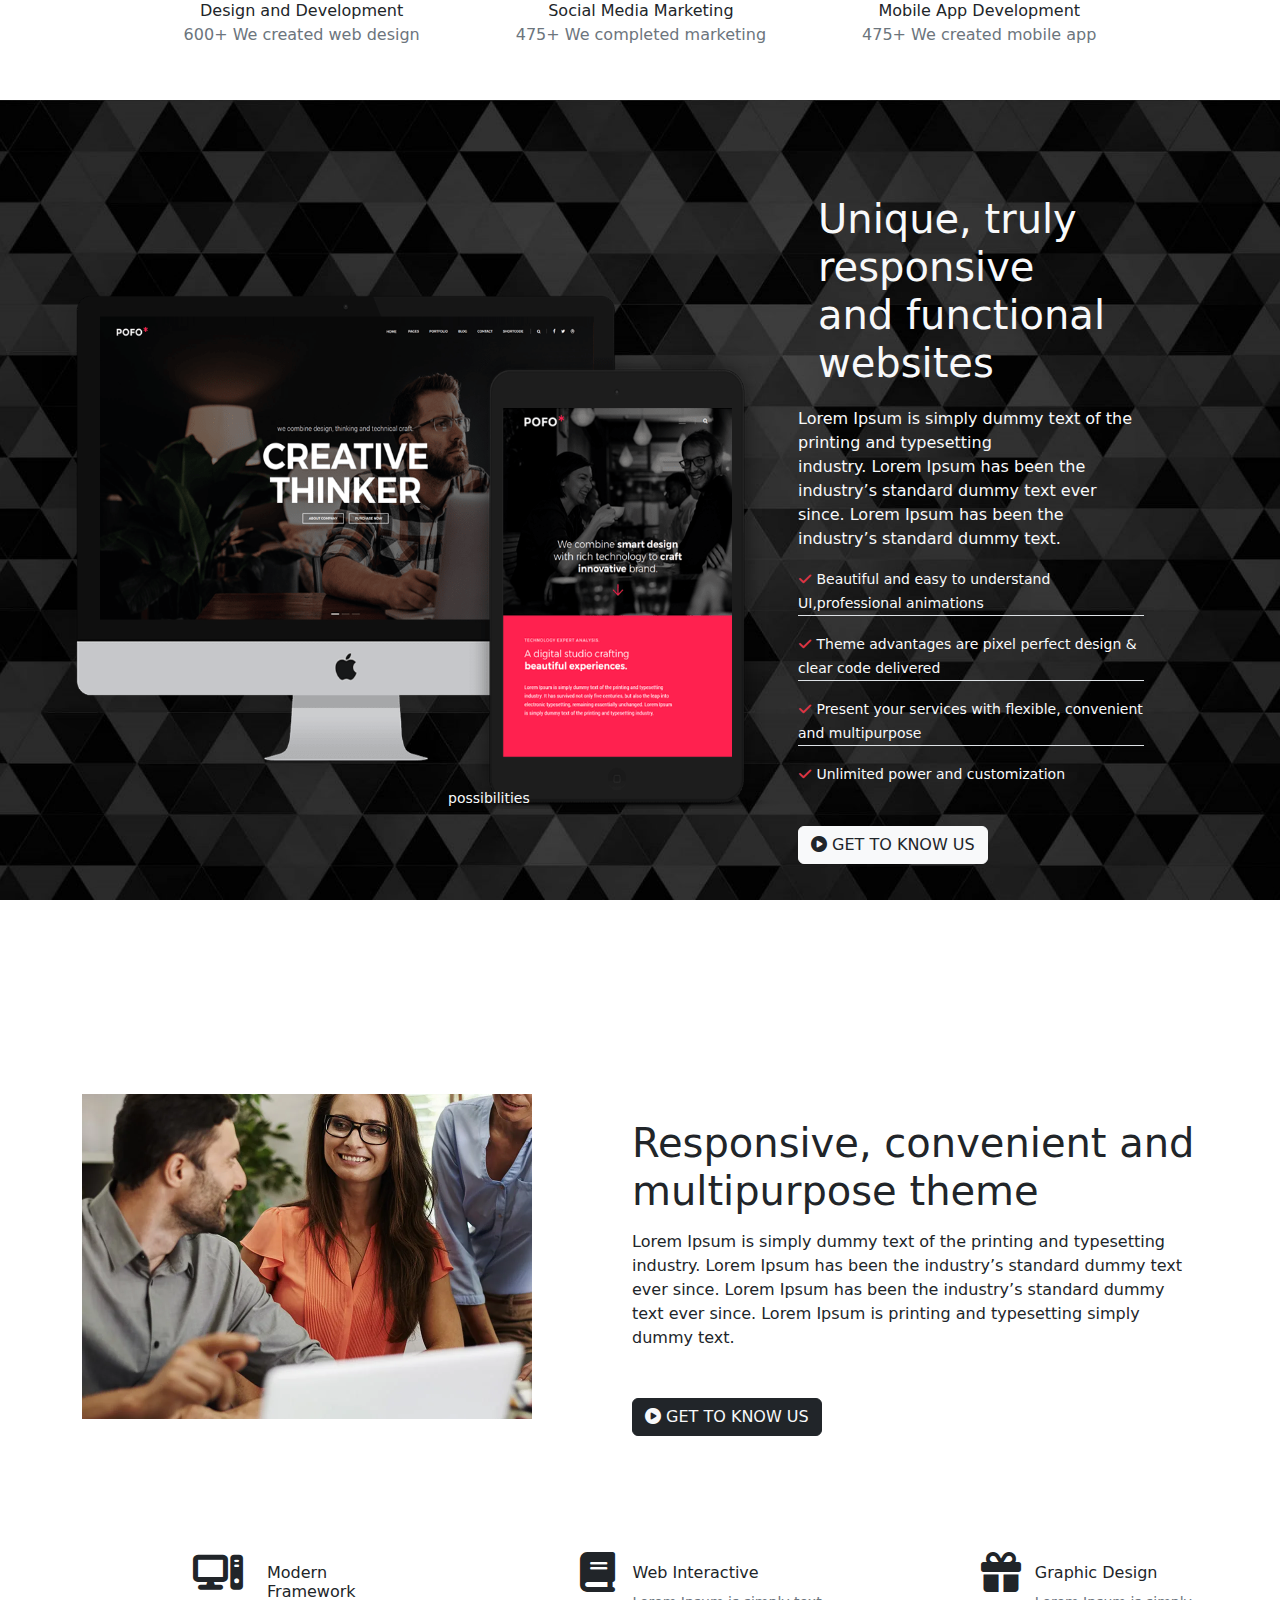
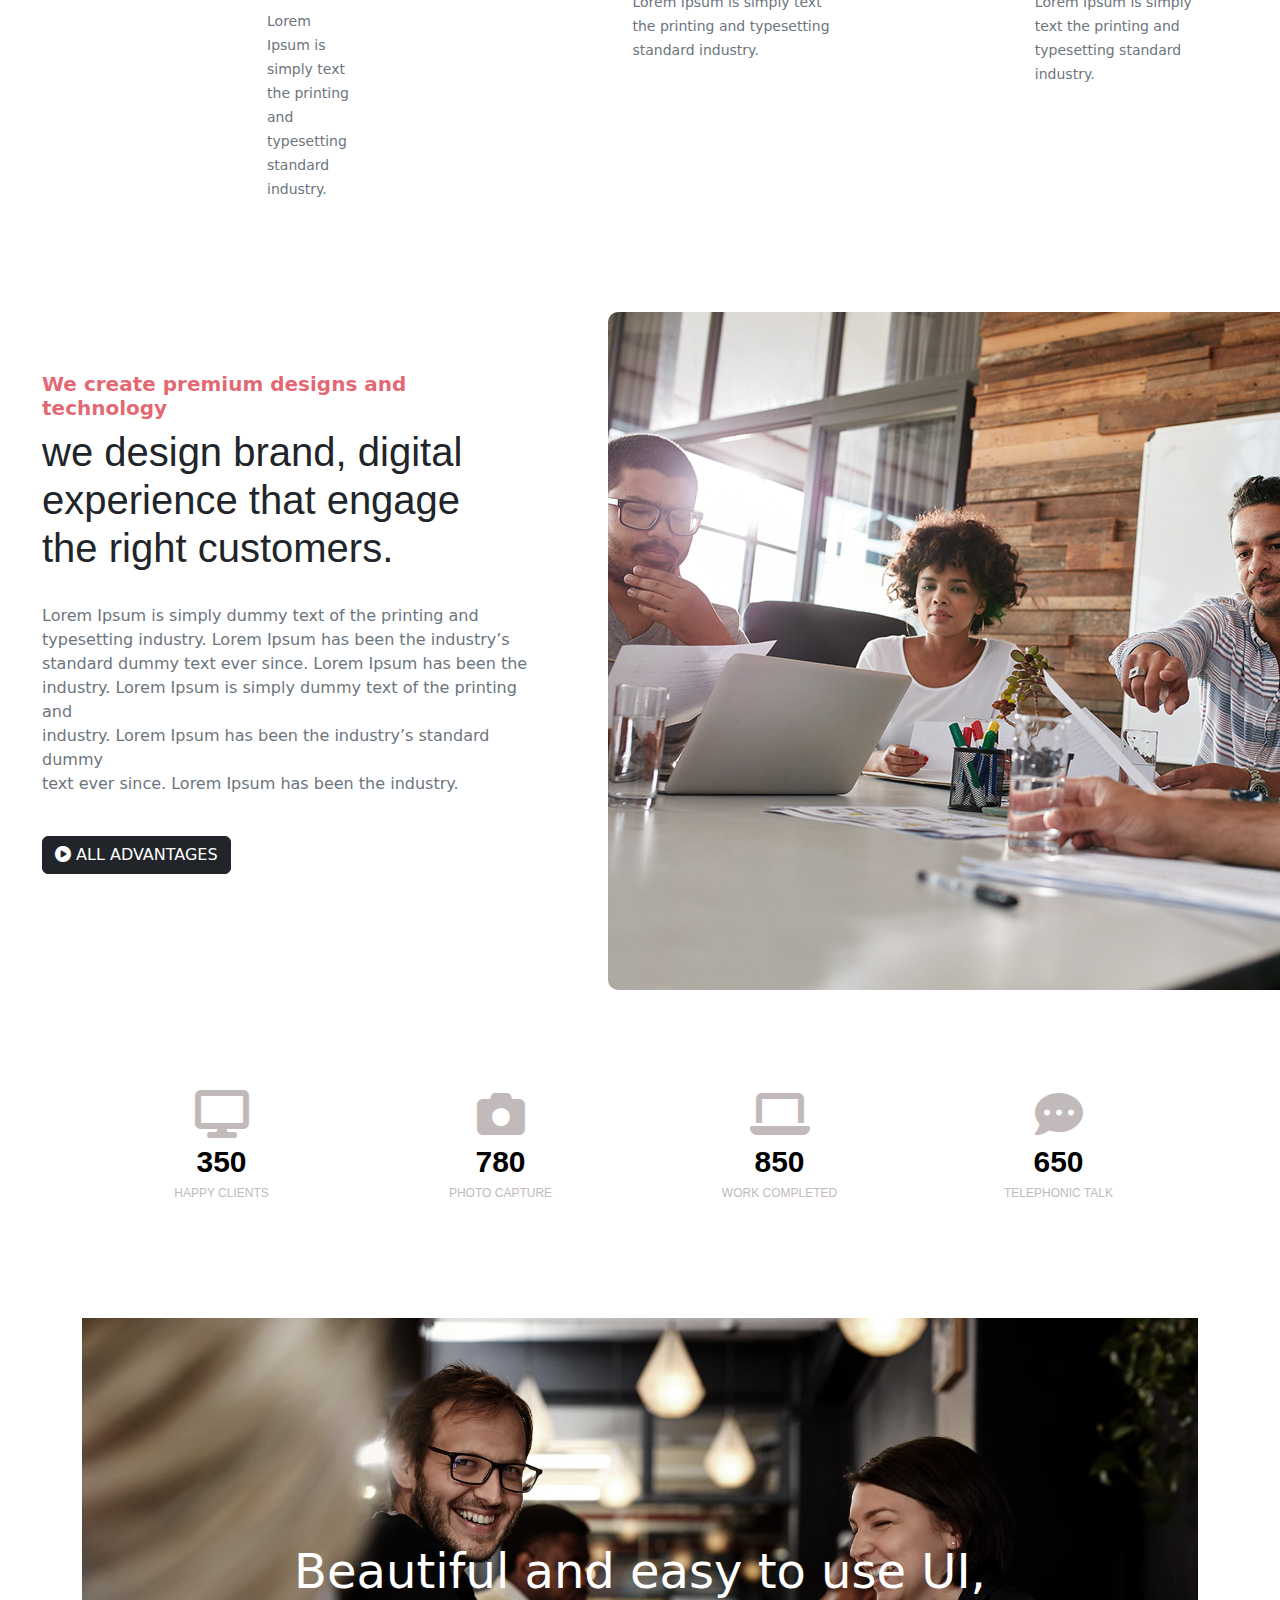
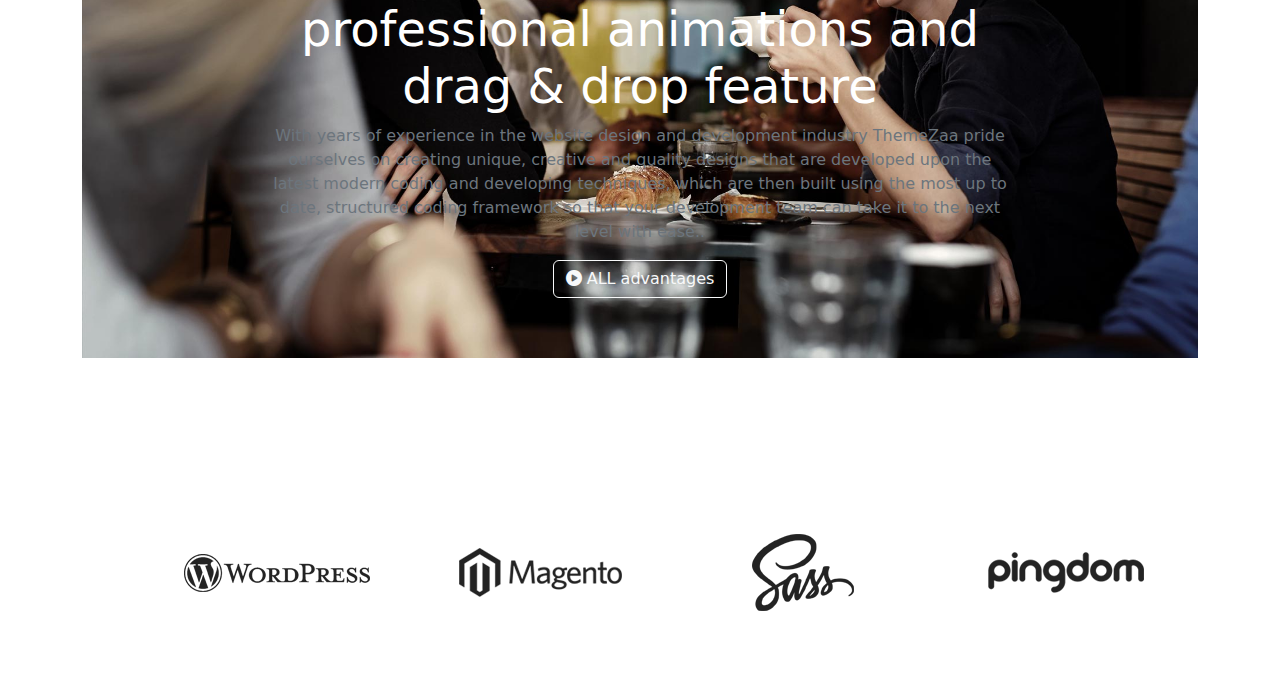
==== commit daa4b041: "bootstrap" ====
--- a/index.html
+++ b/index.html
@@ -182,70 +182,36 @@
                 typesetting industry.</p>
 
         </div>
-        <div id="boxx" class="row">
-            <div class="col card text-center mx-5 border border-dark border-opacity-10" style="width: 18rem;">
-                <div id="cardred" class="mt-5 mb-3">
-                    <div id="iconcard" class="text-light" style="font-size: 2.2rem;">
-                        <i class="fa-solid fa-pen-ruler"></i>
-                    </div>
-                </div>
-                <div class="card-body">
-                    <h5 class="card-title fs-6 mb-3 fw-bold">Pixel Perfect Design</h5>
-                    <p class="text-muted mb-4" style="font-size: 0.8rem;">Lorem Ipsum is simply text of the printing and
-                        typesetting industry. Lorem
-                        Ipsum has been standard dummy.</p>
-
-                </div>
-            </div>
-            <div class="col card text-center mx-5 border border-dark border-opacity-10" style="width: 18rem;">
-                <div id="cardred" class="mt-5 mb-3">
-                    <div id="iconcard" class="text-light" style="font-size: 2.2rem;">
-                        <i class="fa-solid fa-layer-group"></i>
-                    </div>
-                </div>
-                <div class="card-body">
-                    <h5 class="card-title fs-6 mb-3 fw-bold">Full Documentation</h5>
-                    <p class="text-muted mb-4" style="font-size: 0.8rem;">Lorem Ipsum is simply text of the printing and
-                        typesetting industry. Lorem
-                        Ipsum has been standard dummy.</p>
-
-                </div>
-            </div>
-            <div class="col card text-center mx-5 border border-dark border-opacity-10" style="width: 18rem;">
-                <div id="cardred" class="mt-5 mb-3">
-                    <div id="iconcard" class="text-light" style="font-size: 2.2rem;">
-                        <i class="fa-solid fa-scissors"></i>
-                    </div>
-                </div>
-                <div class="card-body">
-                    <h5 class="card-title fs-6 mb-3 fw-bold">Reasonable Pricing</h5>
-                    <p class="text-muted mb-4" style="font-size: 0.8rem;">Lorem Ipsum is simply text of the printing and
-                        typesetting industry. Lorem
-                        Ipsum has been standard dummy.</p>
-
-                </div>
-            </div>
-            <div id="fadeIn" class="col card text-center mx-5 border border-dark border-opacity-10"
-                style="width: 18rem;">
-                <div id="cardred" class="mt-5 mb-3">
-                    <div id="iconcard" class="text-light" style="font-size: 2.2rem;">
-                        <i class="fa-solid fa-layer-group"></i>
-                    </div>
-                </div>
-                <div class="card-body">
-                    <h5 class="card-title fs-6 mb-3 fw-bold">User-friendly Admin</h5>
-                    <p class="text-muted mb-4" style="font-size: 0.8rem;">Lorem Ipsum is simply text of the printing and
-                        typesetting industry. Lorem
-                        Ipsum has been standard dummy.</p>
-
-                </div>
-            </div>
-
-
-
-
-        </div>
-
+        <div class="features text-center">
+            <div class="container">
+                <div class="row">
+                    <div class="col-sm-6 col-lg-3  pt-4 ">
+                        <i class="fa-solid fa-pen-ruler fa-2x rounded-circle"></i>
+                        <h6>Pixel Perfect Design</h6>
+                        <p>Lorem Ipsum is simply text of the printing and typesetting industry. Lorem Ipsum has been
+                            standard dummy.</p>
+                    </div>
+                    <div class="col-sm-6 col-lg-3  pt-4">
+                        <i class="fa-solid fa-layer-group fa-2x rounded-circle"></i>
+                        <h6>Pixel Perfect Design</h6>
+                        <p>Lorem Ipsum is simply text of the printing and typesetting industry. Lorem Ipsum has been
+                            standard dummy.</p>
+                    </div>
+                    <div class="col-sm-6 col-lg-3  pt-4 ">
+                        <i class="fa-solid fa-scissors fa-2x rounded-circle"></i>
+                        <h6>Pixel Perfect Design</h6>
+                        <p>Lorem Ipsum is simply text of the printing and typesetting industry. Lorem Ipsum has been
+                            standard dummy.</p>
+                    </div>
+                    <div class="col-sm-6 col-lg-3  pt-4 ">
+                        <i class="fa-solid fa-lock fa-2x rounded-circle"></i>
+                        <h6>Pixel Perfect Design</h6>
+                        <p>Lorem Ipsum is simply text of the printing and typesetting industry. Lorem Ipsum has been
+                            standard dummy.</p>
+                    </div>
+                </div>
+            </div>
+        </div>
     </section>
     <section id="thrsection" class="mb-5">
         <div class="d-flex">
@@ -437,7 +403,8 @@
                         <div class="d-flex" style="width: 50%;">
                             <div class="d-flex">
                                 <p class="text-dark" style="width: 30%; font-size: 2.5rem;">
-                                    <i class="fa-solid fa-book-open"></i></p>
+                                    <i class="fa-solid fa-book-open"></i>
+                                </p>
                                 <div class="mx-4">
                                     <h6 class="text-dark">Different Layout Type</h6>
                                     <p class="card-text" style="width: 100%;"><small class="text-muted">Lorem Ipsum is
@@ -454,7 +421,8 @@
                         <div class="d-flex" style="width: 50%;">
                             <div class="d-flex">
                                 <p class="text-dark" style="width: 30%; font-size: 2.5rem;">
-                                    <i class="fa-solid fa-wallet"></i></p>
+                                    <i class="fa-solid fa-wallet"></i>
+                                </p>
                                 <div class="mx-4">
                                     <h6 class="text-dark">True Responsiveness</h6>
                                     <p class="card-text" style="width: 100%;"><small class="text-muted">Lorem Ipsum is
@@ -470,7 +438,7 @@
                             <div class="d-flex">
                                 <p class="text-dark" style="width: 30%; font-size: 2.5rem;">
                                     <i class="fa-solid fa-camera"></i>
-                                       </p>
+                                </p>
                                 <div class="mx-4">
                                     <h6 class="text-dark">Elegant / Unique design</h6>
                                     <p class="card-text" style="width: 100%;"><small class="text-muted">Lorem Ipsum is
@@ -506,7 +474,8 @@
                 </div>
                 <div class="front">
                     <div class="image">
-                        <img src="https://i.postimg.cc/nhG8H3X6/copywriting.jpg">
+                        <img height="280px" width="300px" src="images/image-4-768x555.jpg.webp"
+                            class="img-fluid rounded-0">
 
                     </div>
                 </div>
@@ -519,7 +488,8 @@
                 </div>
                 <div class="front">
                     <div class="image">
-                        <img src="https://i.postimg.cc/ydrv1ZXq/contentmarketing.jpg">
+                        <img height="280px" width="300px" src="images/blog-img1-768x555.jpg.webp"
+                            class="img-fluid rounded-0">
 
                     </div>
                 </div>
@@ -532,7 +502,8 @@
                 </div>
                 <div class="front">
                     <div class="image">
-                        <img src="https://i.postimg.cc/ZqbG0630/webwriting.jpg">
+                        <img height="280px" width="300px" src="images/blog-img2-768x555.jpg.webp"
+                            class="img-fluid rounded-0">
 
                     </div>
                 </div>
@@ -566,12 +537,237 @@
         </section>
 
     </section>
-
-
-
-
-
-    <script src="js/bootstrap.bundle.min.js"></script>
+    <section>
+
+
+        <div class=" p-3 mb-2    pt-5  mb-4" style="width: 50rem; padding-bottom: 5% ; ">
+
+
+
+            <div class="row g-4">
+                <div class="col-1 ">
+                    <img src="images/back.jfif" style="height: 800px;width: 1400px; margin: -140%;">
+                </div>
+                <div class="col-md-4  ">
+                    <img width="750" height="550" src="images/apple1.webp"
+                        style="margin-top: 100px; margin-left: -40px; " alt="...">
+
+                </div>
+                <div class="  text-dark px-5 " style="margin: -40% 0% 18% 50%;  font-size:16px ;">
+                    <div class="card-body ">
+                        <h1 class="card-title text-light "
+                            style="margin-left:350px; padding: 20px; margin-top: -350px;">
+                            Unique, truly responsive <br> and functional websites</h1>
+
+                        <p class="card-text text-light " style="margin-left: 350px;">
+                            Lorem Ipsum is simply dummy text of the printing and typesetting<br> industry. Lorem Ipsum
+                            has
+                            been the industry’s standard dummy text ever <br> since. Lorem Ipsum has been the industry’s
+                            standard dummy text.</p>
+                        <p class="card-text border-bottom" style="margin-left: 350px;"><small class="text-light"><i
+                                    class="fa-solid fa-check text-danger"></i>
+                                Beautiful and easy to understand UI,professional animations</small></p>
+
+                        <p class="card-text border-bottom" style="margin-left: 350px;"><small class="text-light"><i
+                                    class="fa-solid fa-check text-danger"></i>
+                                Theme advantages are pixel perfect design & clear code delivered</small></p>
+
+                        <p class="card-text border-bottom" style="margin-left: 350px;"><small class="text-light"><i
+                                    class="fa-solid fa-check text-danger"></i>
+                                Present your services with flexible, convenient and multipurpose</small></p>
+
+                        <p class="card-text"><small class="text-light" style="margin-left: 350px;"><i
+                                    class="fa-solid fa-check text-danger"></i>
+                                Unlimited power and customization possibilities</small></p>
+                        <p class="mb-5" style="margin-left: 350px;"><a href="#"
+                                class="btn btn-light text-uppercase text-dark"><i class="fa-solid fa-circle-play"></i>
+                                GET TO Know us</a> </p>
+
+                    </div>
+                </div>
+            </div>
+        </div>
+
+    </section>
+    <div class="container mb-4">
+        <div class=" ">
+            <img width="450" height="350" src="images/image-8.jpg.webp" class="img-fluid rounded-0" alt="...">
+            <div class="card-body ">
+                <h1 class="card-title text-dark " style="margin-left: 550px; margin-top:-300px">
+                    Responsive, convenient and multipurpose theme</h1>
+
+                <p class="card-text text-dark " style="margin-left: 550px;padding-top: 15px;">
+                    Lorem Ipsum is simply dummy text of the printing and typesetting industry. Lorem Ipsum has been the
+                    industry’s standard dummy text ever since. Lorem Ipsum has been the industry’s standard dummy text
+                    ever since. Lorem Ipsum is printing and typesetting simply dummy text.</p>
+            </div>
+            <p class="mt-5" style="margin-left: 550px;"><a href="#" class="btn btn-dark text-uppercase text-light"><i
+                        class="fa-solid fa-circle-play"></i> GET TO Know us</a> </p>
+        </div>
+
+
+        <section style="padding: 5%; margin-left: -100px;">
+
+            <div class="d-flex" style="width: 90%; padding: 5%; margin-left:-200px ;">
+                <div class="d-flex">
+                    <p class="text-dark" style="width: 5%; font-size: 2.5rem; margin-top:-20px ;margin-left: 300px ;">
+                        <i class="fa-solid fa-computer"></i>
+                    </p>
+                    <div class="mx-4">
+                        <h6 class="text-dark">Modern Framework</h6>
+                        <p class="card-text" style=><small class="text-muted">Lorem Ipsum is simply text
+                                the printing and typesetting standard industry.
+                                
+                            </small></p>
+                    </div>
+                    <div>
+                        <div class="d-flex  " style="width: 90%; margin-left: 200px;">
+                            <p class="text-dark"style="width: 20%; font-size: 2.5rem; margin-top:-20px ; margin-right:-15px ;">
+                                <i class="fa-solid fa-book"></i>
+                            </p>
+                            <div class="mx-4">
+                                <h6 class="text-dark">Web Interactive</h6>
+                                <p class="card-text" style="width: 100%;"><small class="text-muted">Lorem Ipsum is
+                                        simply text the printing and
+                                        typesetting standard industry.
+
+                                    </small></p>
+
+                            </div>
+
+
+
+
+                            <div>
+                                <div class="d-flex" style="width: 90%; margin-left: 120px;">
+                                    <p class="text-dark"
+                                        style="width: 60%; font-size: 2.5rem;  ;margin-top:-20px ;  margin-right:-20px ;">
+                                        <i class="fa-solid fa-gift"></i>
+                                    </p>
+                                    <div class="mx-4">
+                                        <h6 class="text-dark">Graphic Design</h6>
+                                        <p class="card-text" style="width: 100%;"><small class="text-muted">Lorem Ipsum
+                                                is simply text the printing and
+                                                typesetting standard industry.
+
+                                            </small></p>
+
+                                    </div>
+        </section>
+       
+        <section>
+
+
+            <div class="row sec4 " style=" margin-left: -100px;" >
+                <div class="col-lg-6" style="padding: 60px;">
+                    <h5 class="mid1 text-danger text-opacity-75 fw-bold" >We create premium
+                        designs and technology </h5>
+                    <h1 style="font-family: 'Arial Narrow Bold', sans-serif;">we design brand, digital <br> experience that
+                        engage<br> the right customers.</h1>
+                    <br>
+                    <p class=" text-muted">Lorem Ipsum is simply dummy text of the printing and <br> typesetting
+                        industry. Lorem Ipsum has been the industry’s <br> standard dummy text ever since. Lorem Ipsum has
+                        been the <br> industry. Lorem Ipsum is simply
+                        dummy text of the printing and <br> industry. Lorem Ipsum has been
+                        the industry’s standard dummy <br> text ever since. Lorem Ipsum has been the industry.
+                    </p>
+    
+                    <br>
+                    <button type="button" class="btn btn-dark text-uppercase"><i
+                            class="fas fa-play-circle icon-very-small  margin-5px-right "
+                            aria-hidden="true"></i> ALL advantages</button>
+                </div>
+    
+                <div class="col-lg-6">
+                    <img src="images/parallax-bg11.jpg" alt="">
+                </div>
+    
+    
+            </div>
+    
+        </section>
+
+
+
+        <section>
+            <div class="stats1">
+                <div class="container">
+                    <div class="row">
+                        <div class="col-sm-3">
+                            <i class="fa-solid fa-display fa-3x"></i>
+                            <span class="num">350</span>
+                            <p>HAPPY CLIENTS</p>
+                        </div>
+                        <div class="col-sm-3">
+                            <i class="fa-solid fa-camera fa-3x"></i>
+                            <span class="num">780</span>
+                            <p>PHOTO CAPTURE</p>
+                        </div>
+                        <div class="col-sm-3">
+                            <i class="fa-solid fa-laptop fa-3x"></i>
+                            <span class="num">850</span>
+                            <p>WORK COMPLETED</p>
+                        </div>
+                        <div class="col-sm-3">
+                            <i class="fa-solid fa-comment-dots fa-3x"></i>
+                            <span class="num">650</span>
+                            <p>TELEPHONIC TALK</p>
+                        </div>
+                    </div>
+                </div>
+            </div>
+        </section>
+        <section>
+            <div id="carouselExampleCaptions" class="carousel slide " data-bs-ride="false">
+    
+
+                <img  src="images/parallax-bg6.jpg" class="d-block w-100 rounded-0"  alt="...">
+                <div class="carousel-caption d-none d-md-block " style="margin:20px; ">
+
+                <h5 class="fa-3x ">Beautiful and easy to use UI, professional animations and drag & drop feature</h5>
+
+                <p class="text-muted" >With years of experience in the website design and development industry ThemeZaa pride
+                ourselves on creating unique,
+                creative and quality designs that are developed upon the latest modern coding and developing
+                techniques, which are then built using the most up to date, structured
+                coding framework so that your development team can take it to the next level with ease..</p>
+                <button type="button" class="btn btn-outline-light"><i
+                    class="fas fa-play-circle icon-very-small  margin-5px-right no-margin-left"
+                    aria-hidden="true"></i> ALL
+                advantages</button>
+    
+               
+    
+            </div>
+    
+            </div>
+        </section>
+        <div class="stats text-center">
+            <div class="container">
+              <div class="row">
+                <div class="col-sm-3">
+                  <img src="images/logo-3.png.webp" alt="">
+                  
+                </div>
+                <div class="col-sm-3">
+                  <img src="images/logo-4.png.webp" alt="">
+                  
+                </div>
+                <div class="col-sm-3">
+                  <img src="images/logo-5.png.webp" alt="">
+                  
+                </div>
+                <div class="col-sm-3">
+                  <img src="images/logo-6.png.webp" alt="">
+                  
+                </div>
+               
+              </div>
+            </div>
+           </div>
+
+
+        <script src="js/bootstrap.bundle.min.js"></script>
 </body>
 
 </html>--- a/css/style.css
+++ b/css/style.css
@@ -264,16 +264,77 @@
     padding: 5px;
     backface-visibility: hidden; /* cant see the backside elements as theyre turning around */
     transition: transform .5s linear 0s;
+   
 }
 
 .maincontainer:hover > .front
 {
     transform: perspective(600px) rotateY(-180deg);
+    
 }
 
 .maincontainer:hover > .back
 {
     transform: perspective(600px) rotateY(0deg);
 }
-
-  +.features{
+    padding:50px;
+}
+.features i {
+    background-color: #ff214f;
+    color: #fff;
+    width: 80px;
+    height: 80px;
+    line-height: 80px;
+    margin-bottom: 30px;
+}
+.features p {
+    color: gray;
+     font-family: Arial, "Helvetica Neue", Helvetica, sans-serif;
+     margin-bottom: 100px;
+    padding: 10px;
+    font-size: 17px;
+}
+.features h6 {
+    font-size: 17px;
+}
+.backpic{
+    background-image: url(..//images/back.jfif);
+    
+}
+.text-img{
+   text-align: end;
+   margin-bottom: 10rem;
+}
+.stats1{
+    padding: 100px 0;
+    color: rgb(194, 186, 186);
+    text-align: center;
+    
+}
+.stats1 .num {
+    display: block;
+    font-size: 30px;
+    font-weight: bold;
+    color: black;
+    font-family: Arial, Helvetica, sans-serif ;
+}
+.stats1 p{
+    font-family: 'Trebuchet MS', 'Lucida Sans Unicode', 'Lucida Grande', 'Lucida Sans', Arial, sans-serif;
+    font-size: 12px;
+}
+.stats{
+    
+    margin-left: 4rem;
+    margin-bottom: 4rem;
+   
+}
+  body{overflow-x: hidden;
+
+  }
+.stats{
+    
+    margin-left: 4rem;
+    margin-bottom: 4rem;
+   margin-top: 10rem;
+}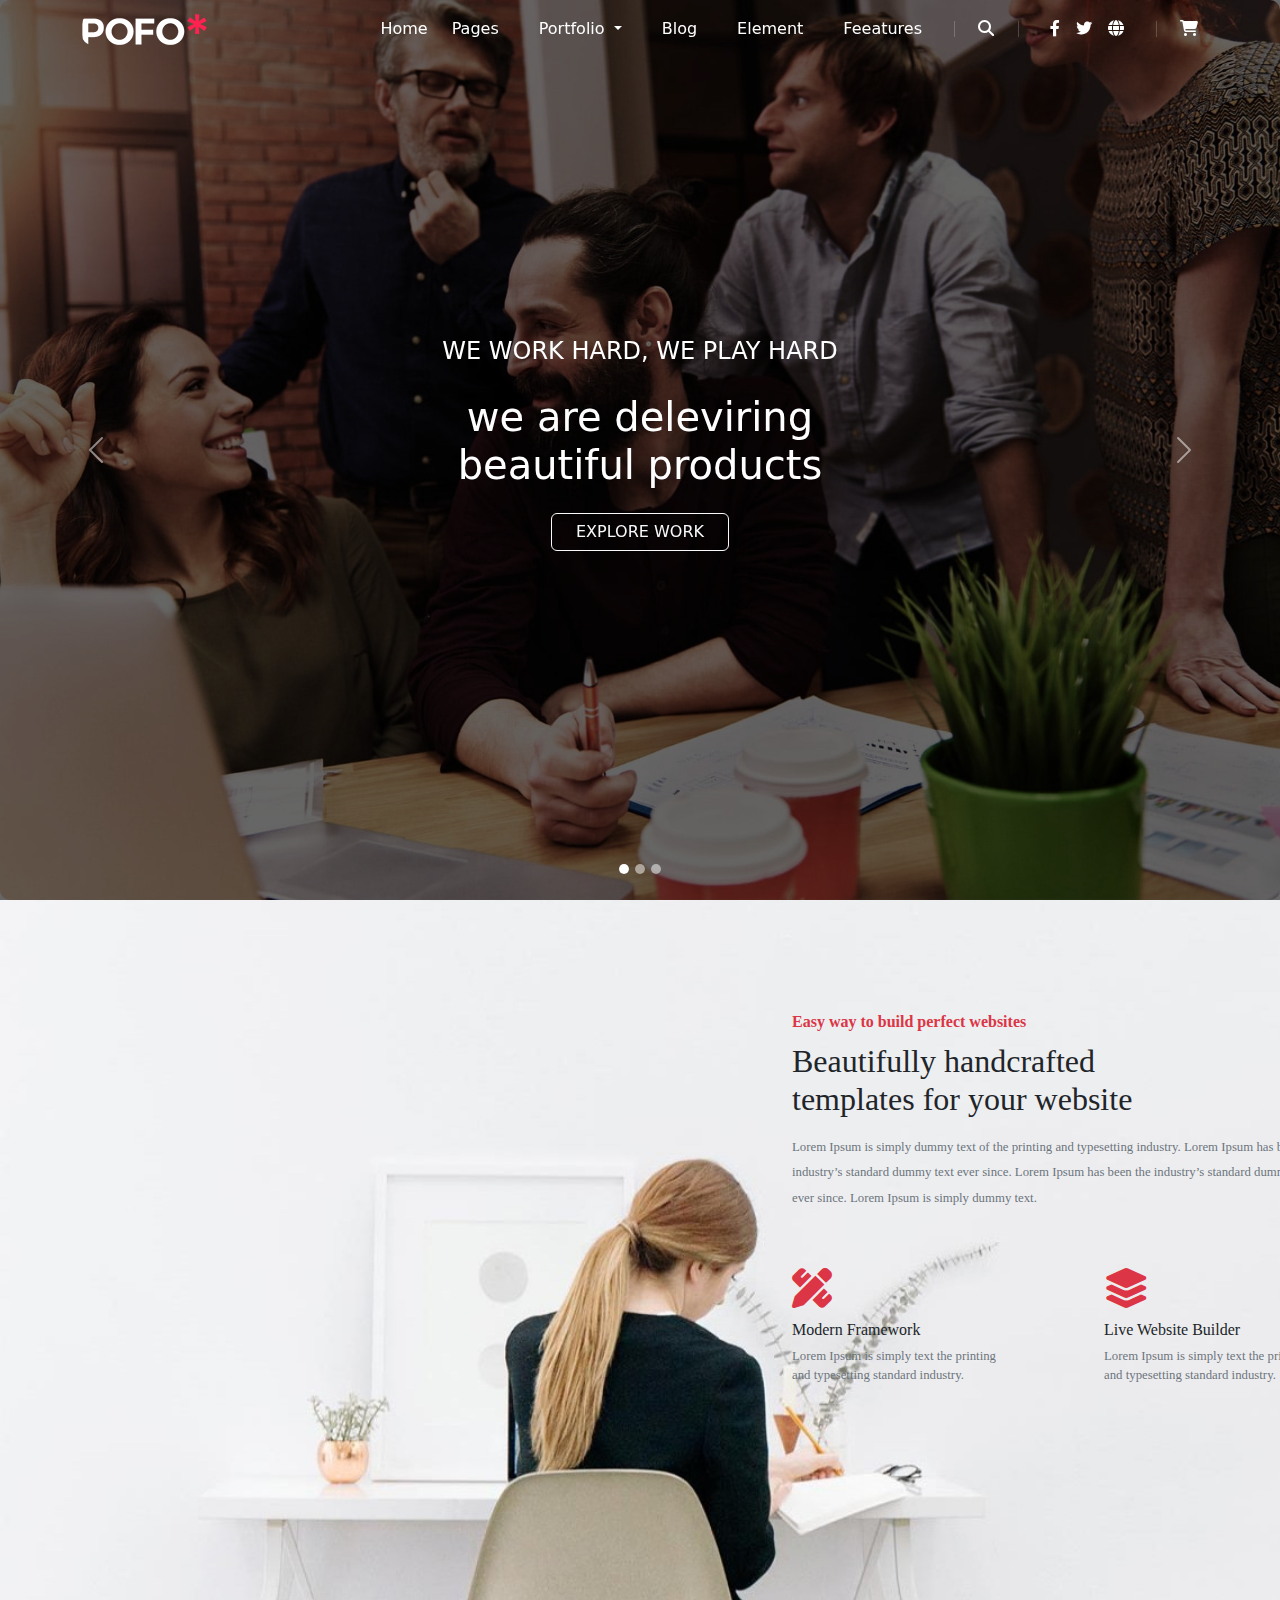
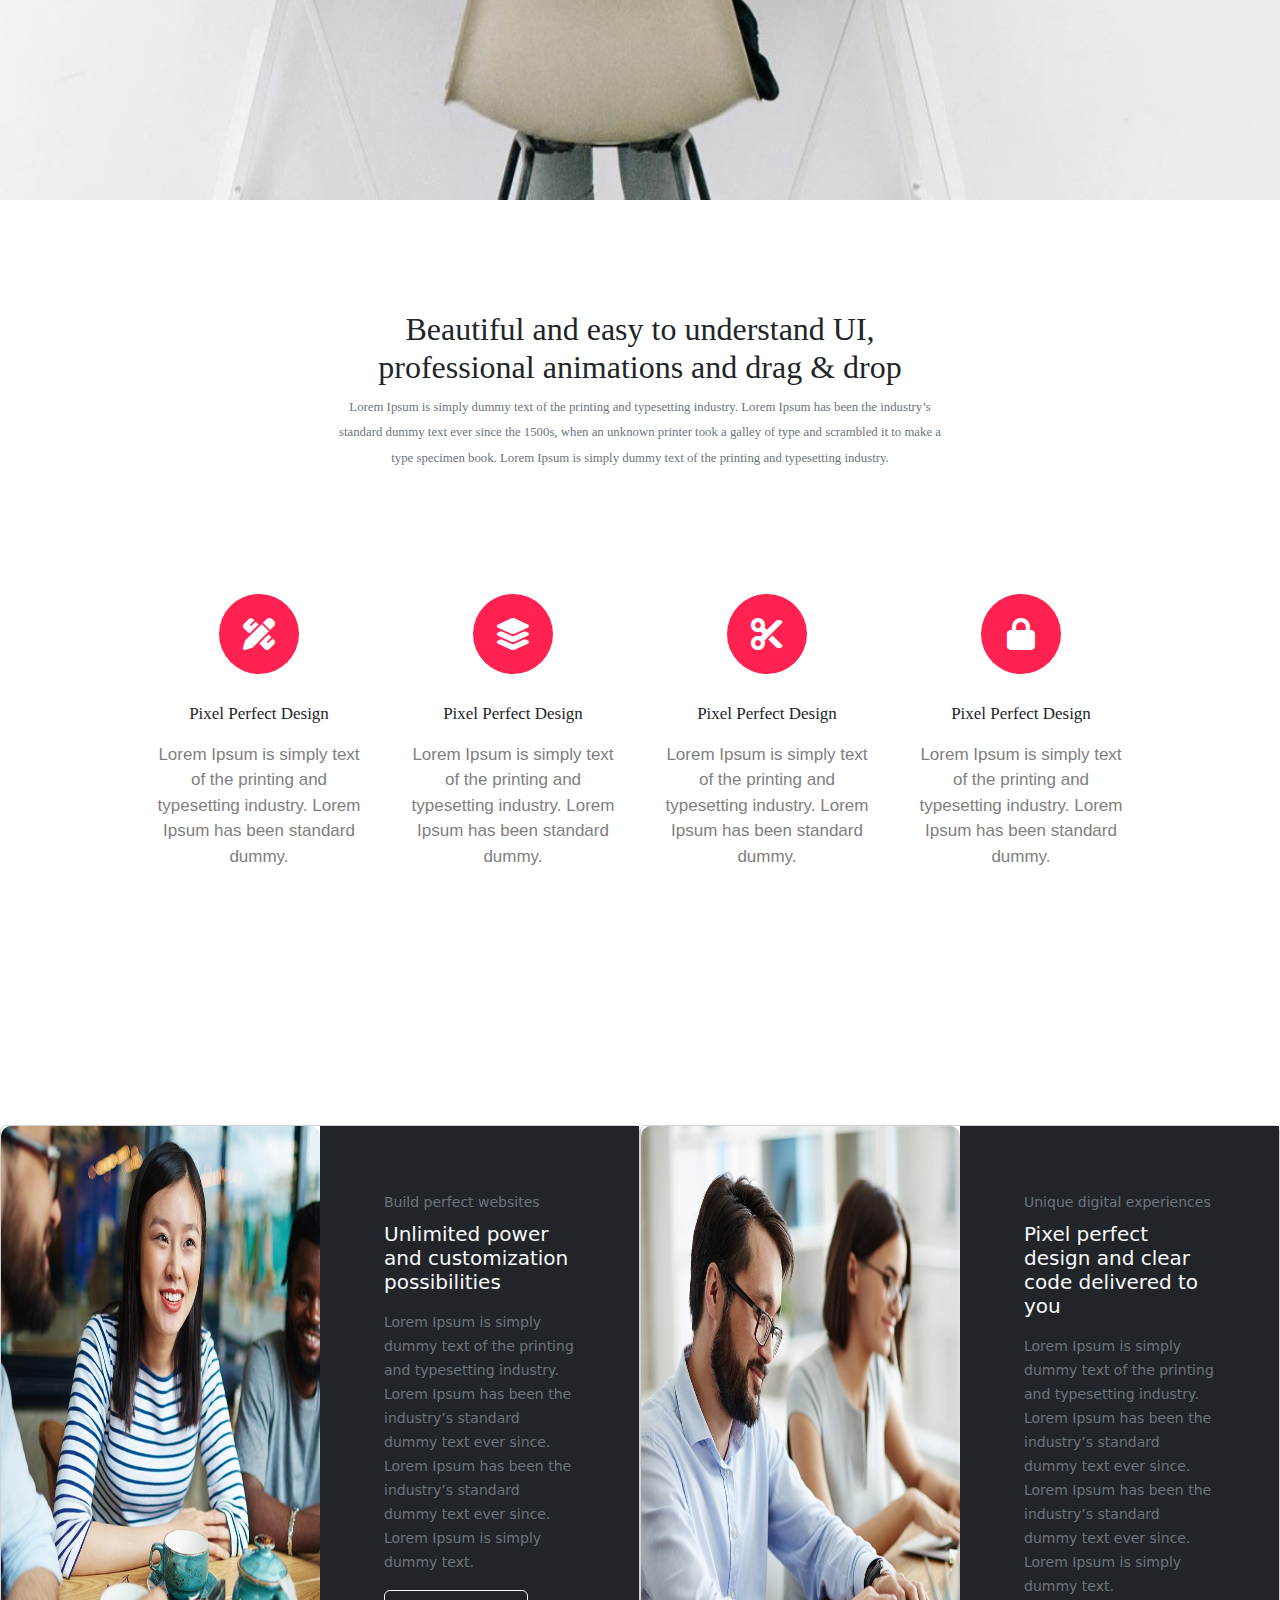
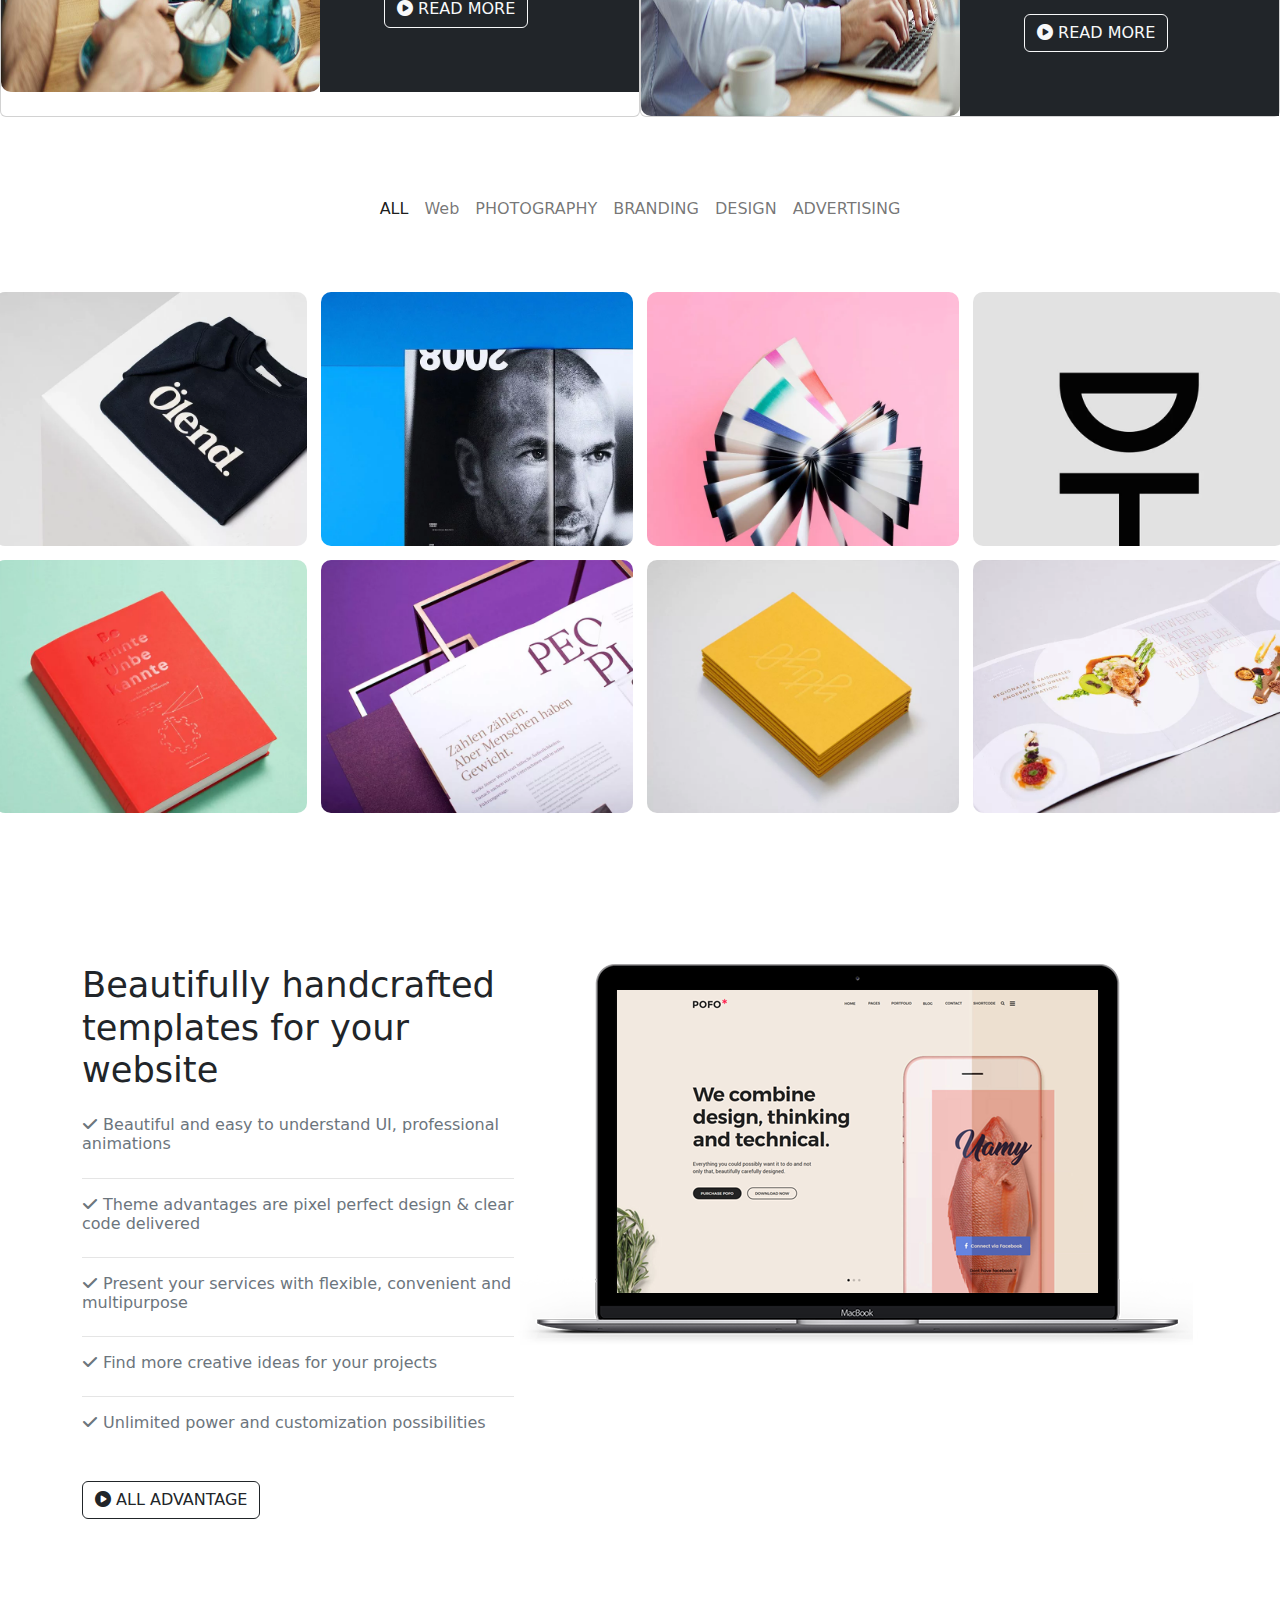
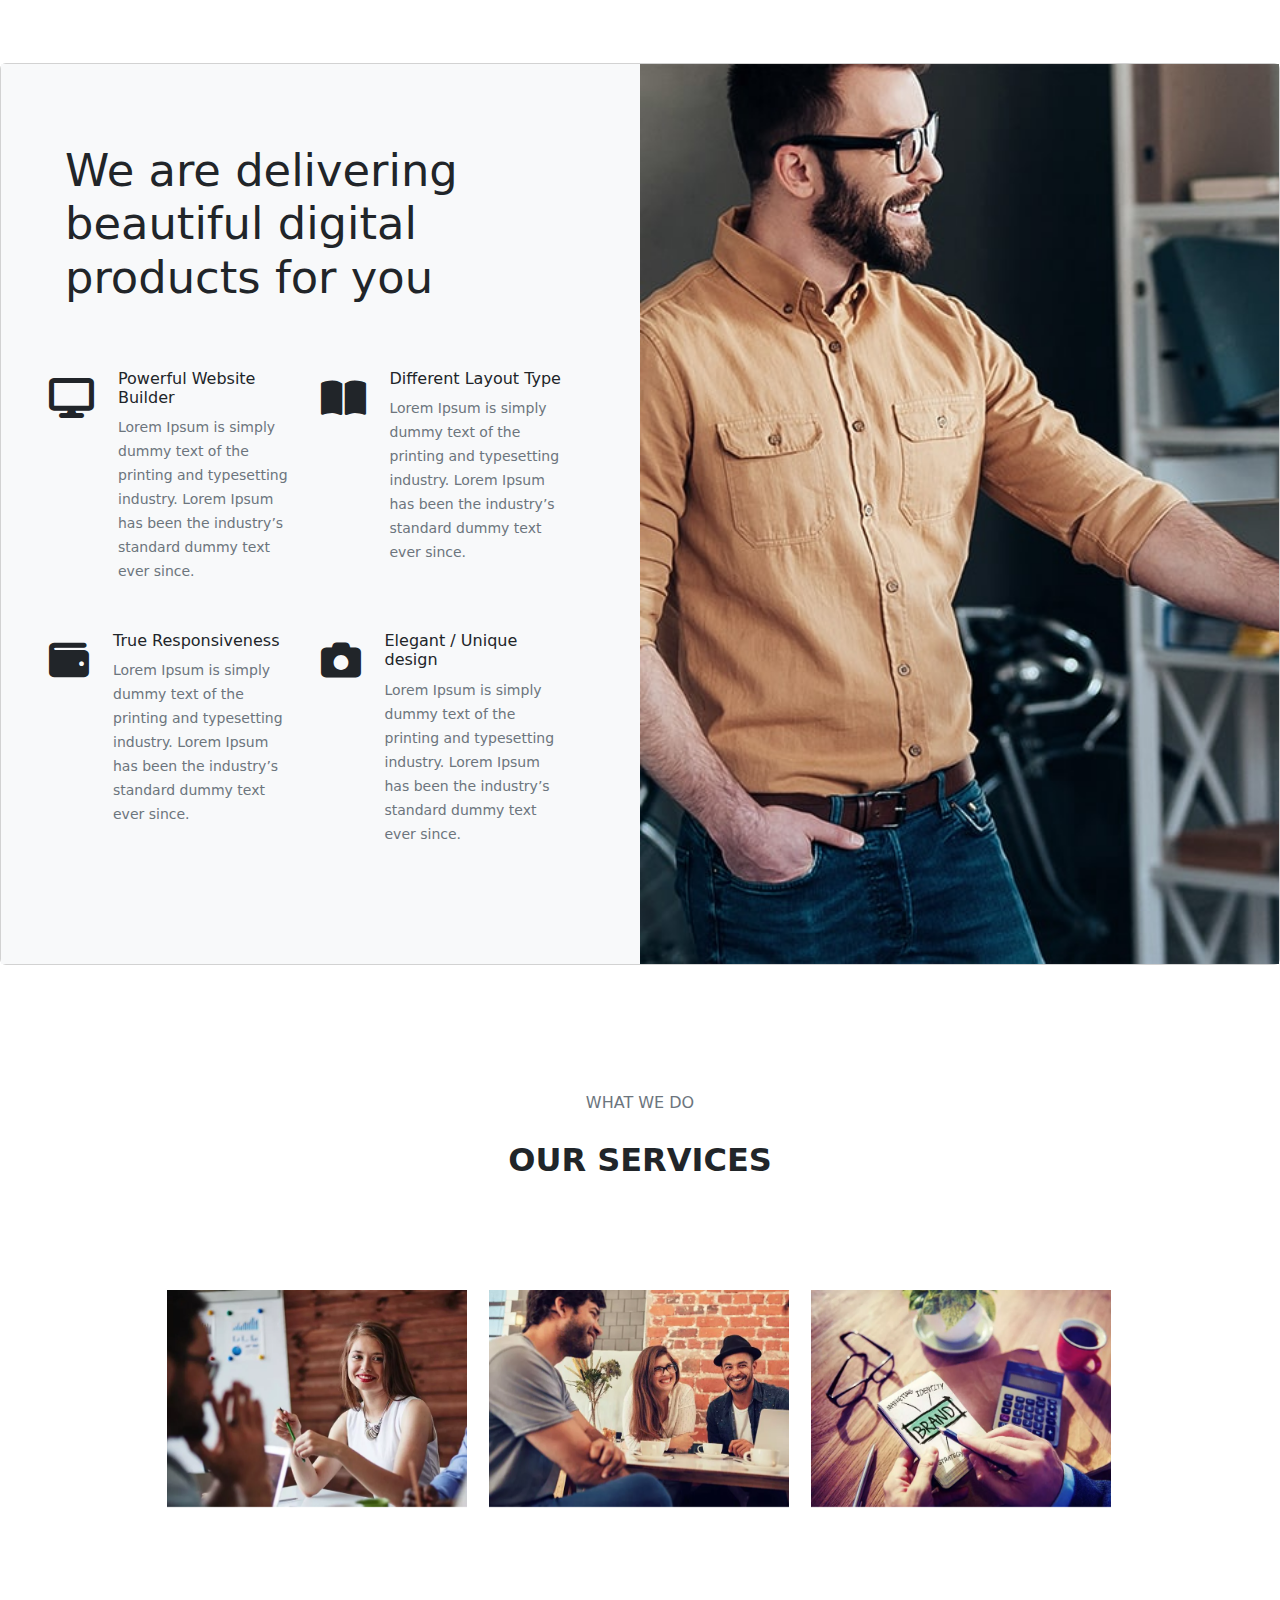
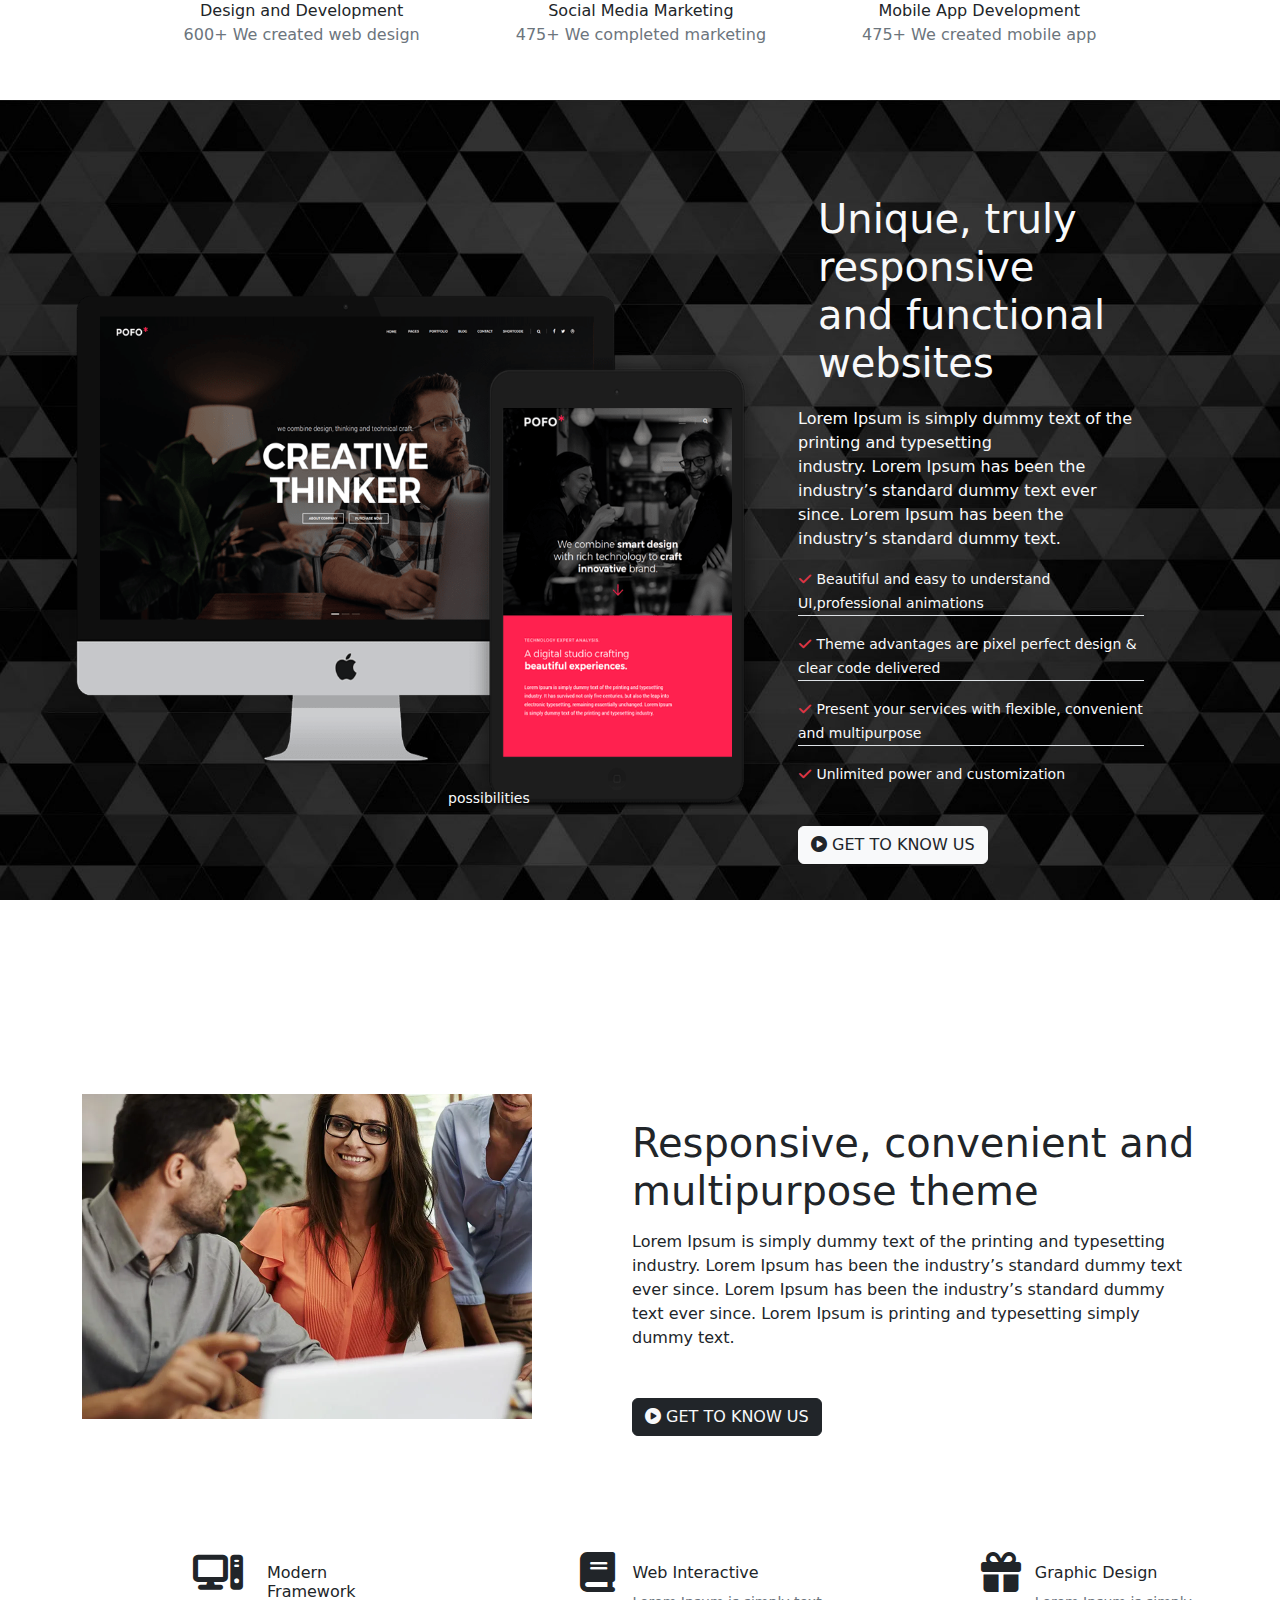
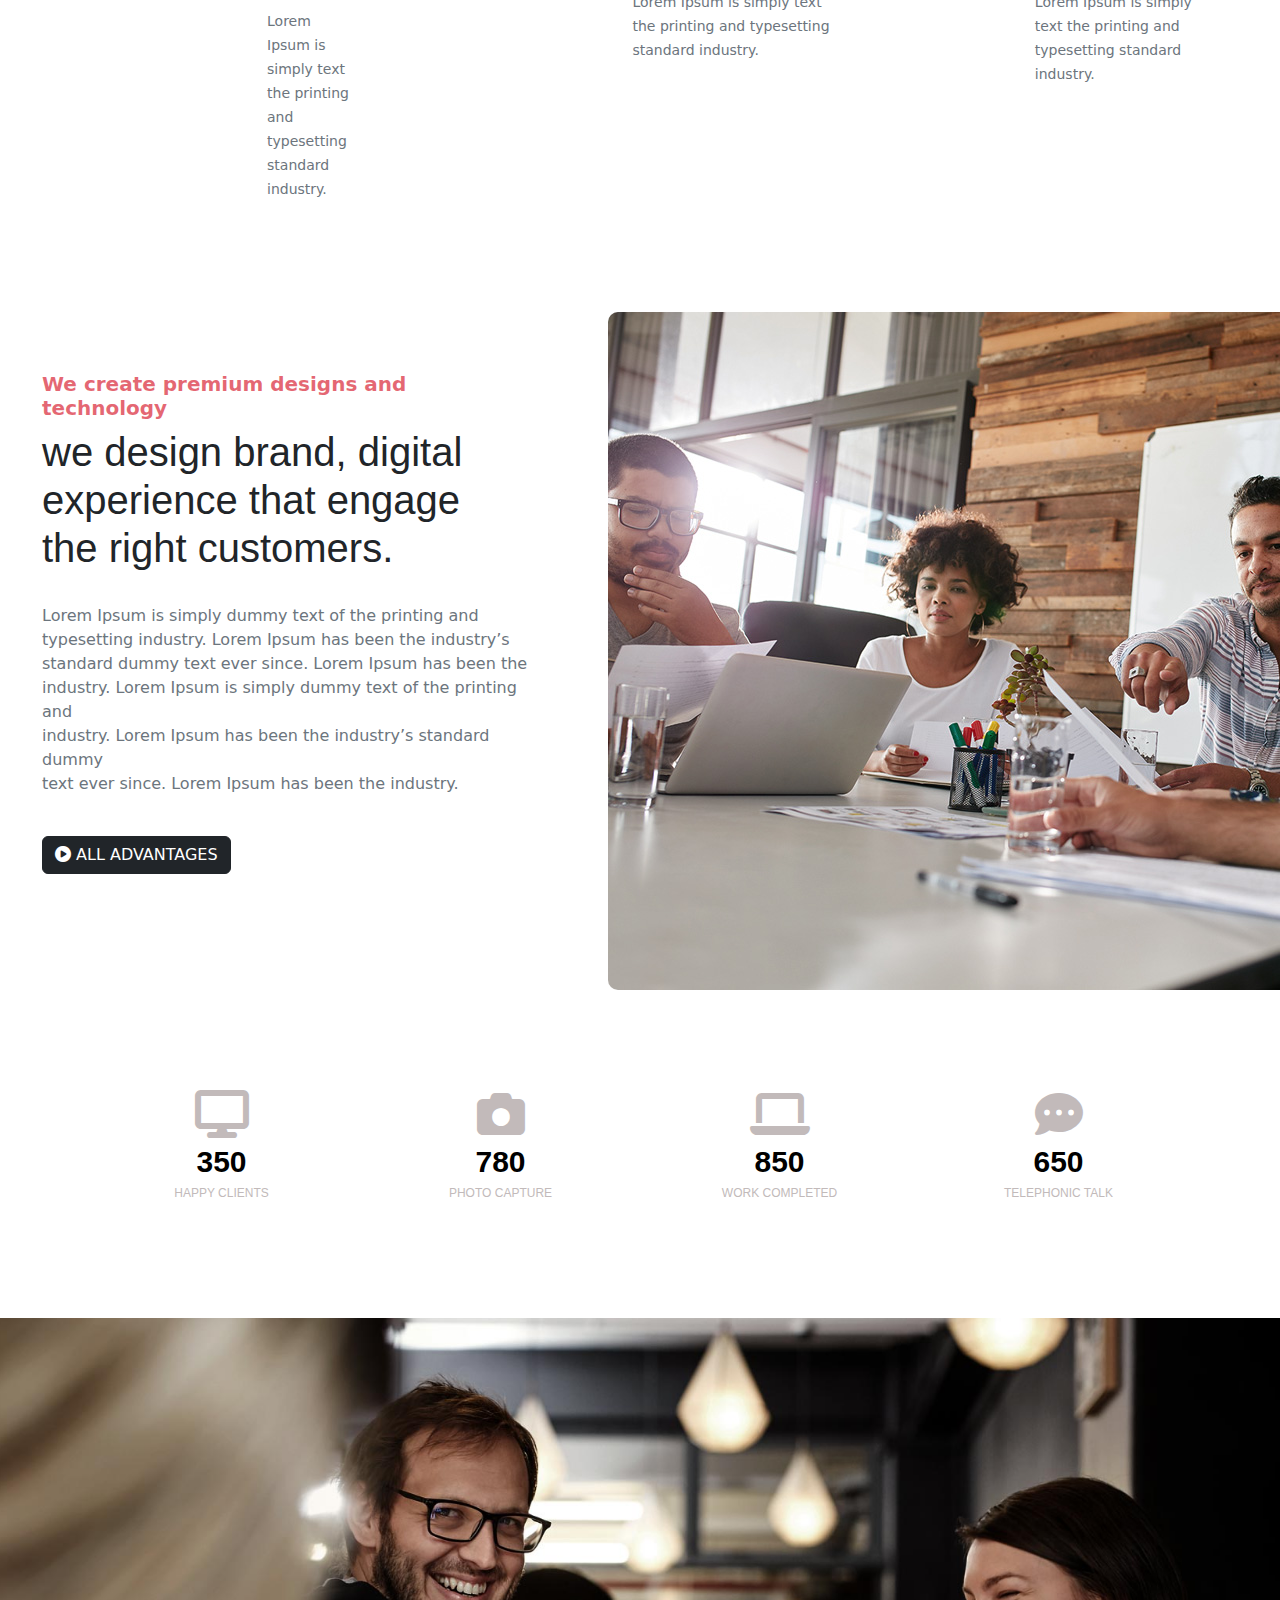
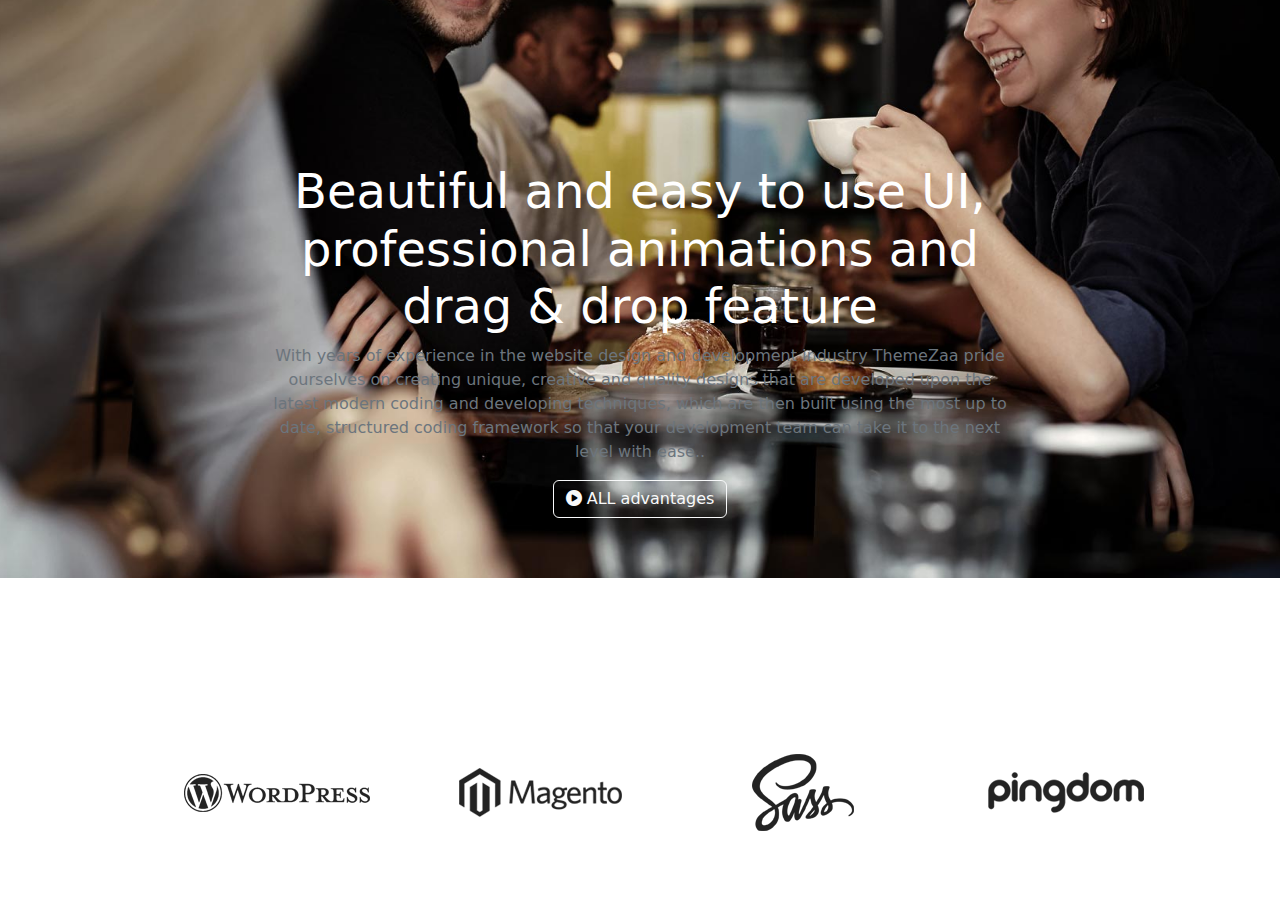
==== commit db4d3566: "poo" ====
--- a/index.html
+++ b/index.html
@@ -721,7 +721,7 @@
             <div id="carouselExampleCaptions" class="carousel slide " data-bs-ride="false">
     
 
-                <img  src="images/parallax-bg6.jpg" class="d-block w-100 rounded-0"  alt="...">
+                <img  src="images/parallax-bg6.jpg" class="d-block rounded-0" style="width: 1500px; margin-left:-150px ;" alt="...">
                 <div class="carousel-caption d-none d-md-block " style="margin:20px; ">
 
                 <h5 class="fa-3x ">Beautiful and easy to use UI, professional animations and drag & drop feature</h5>
